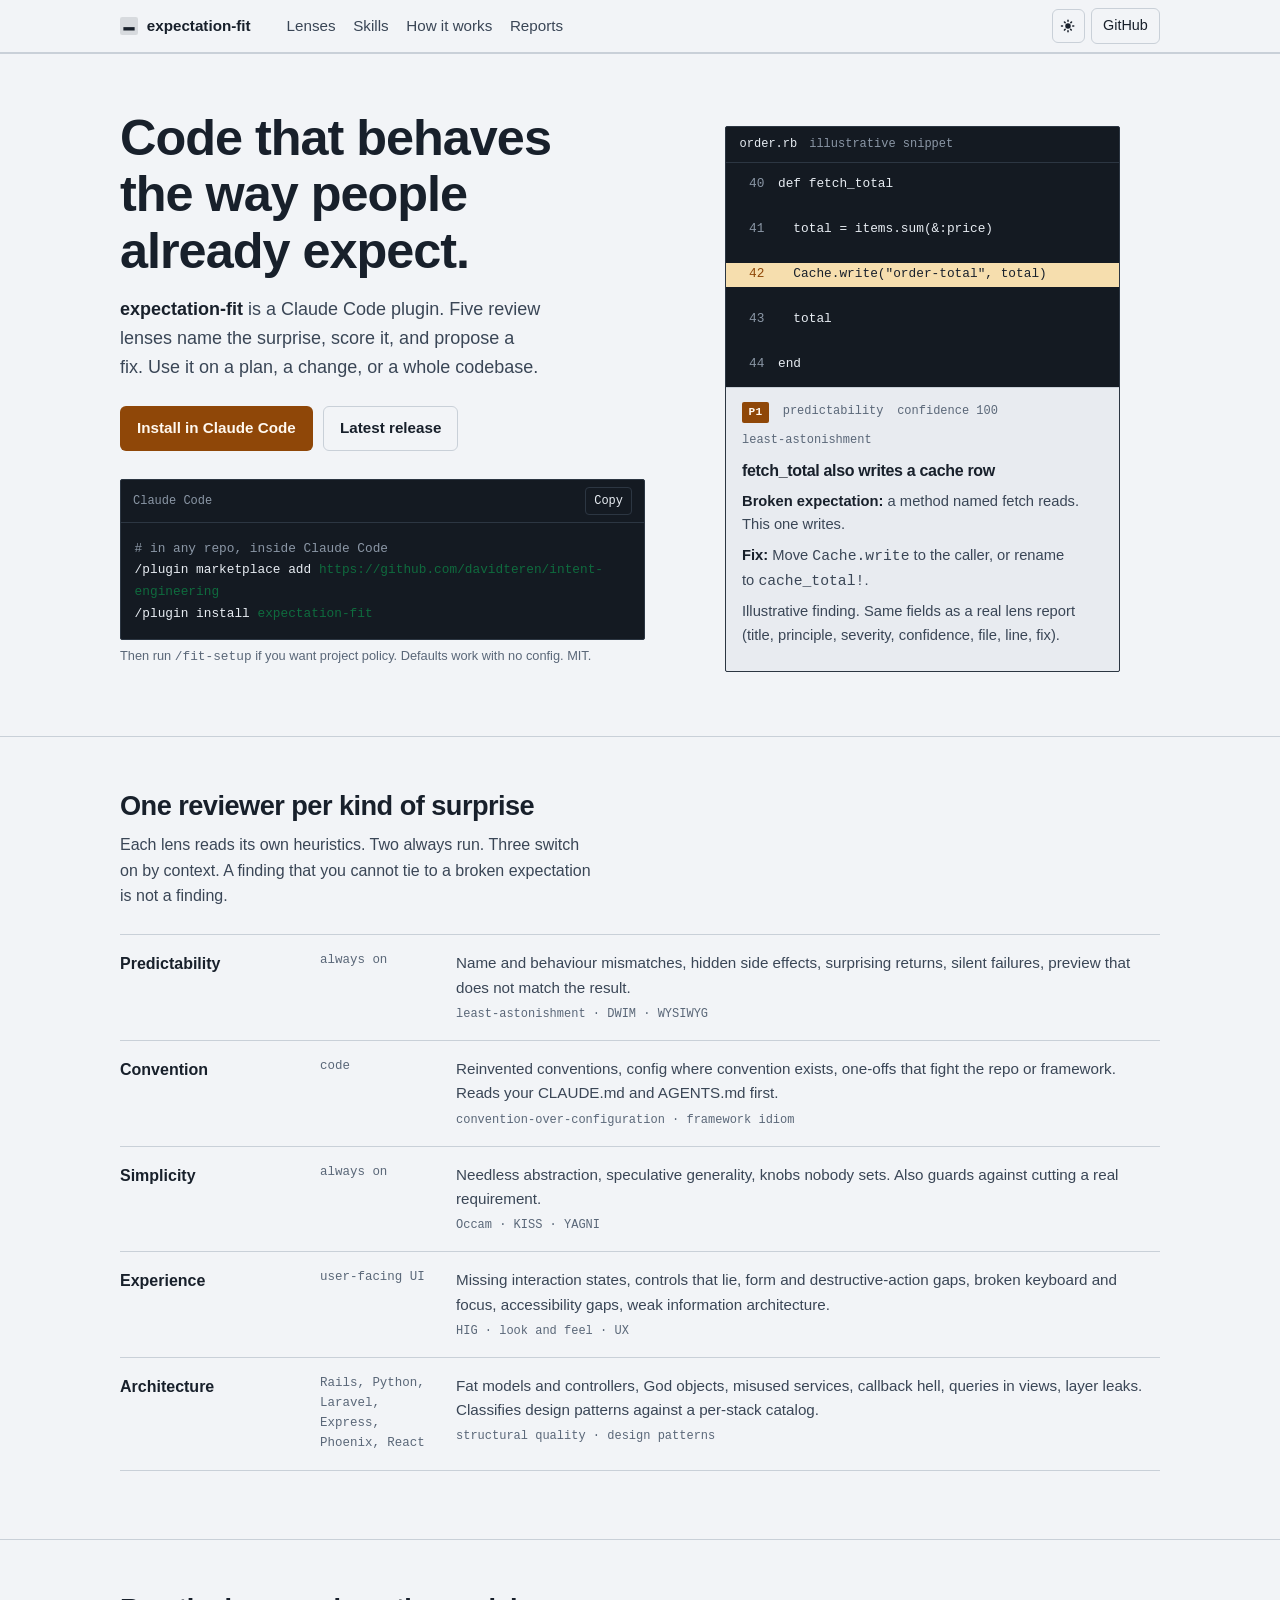
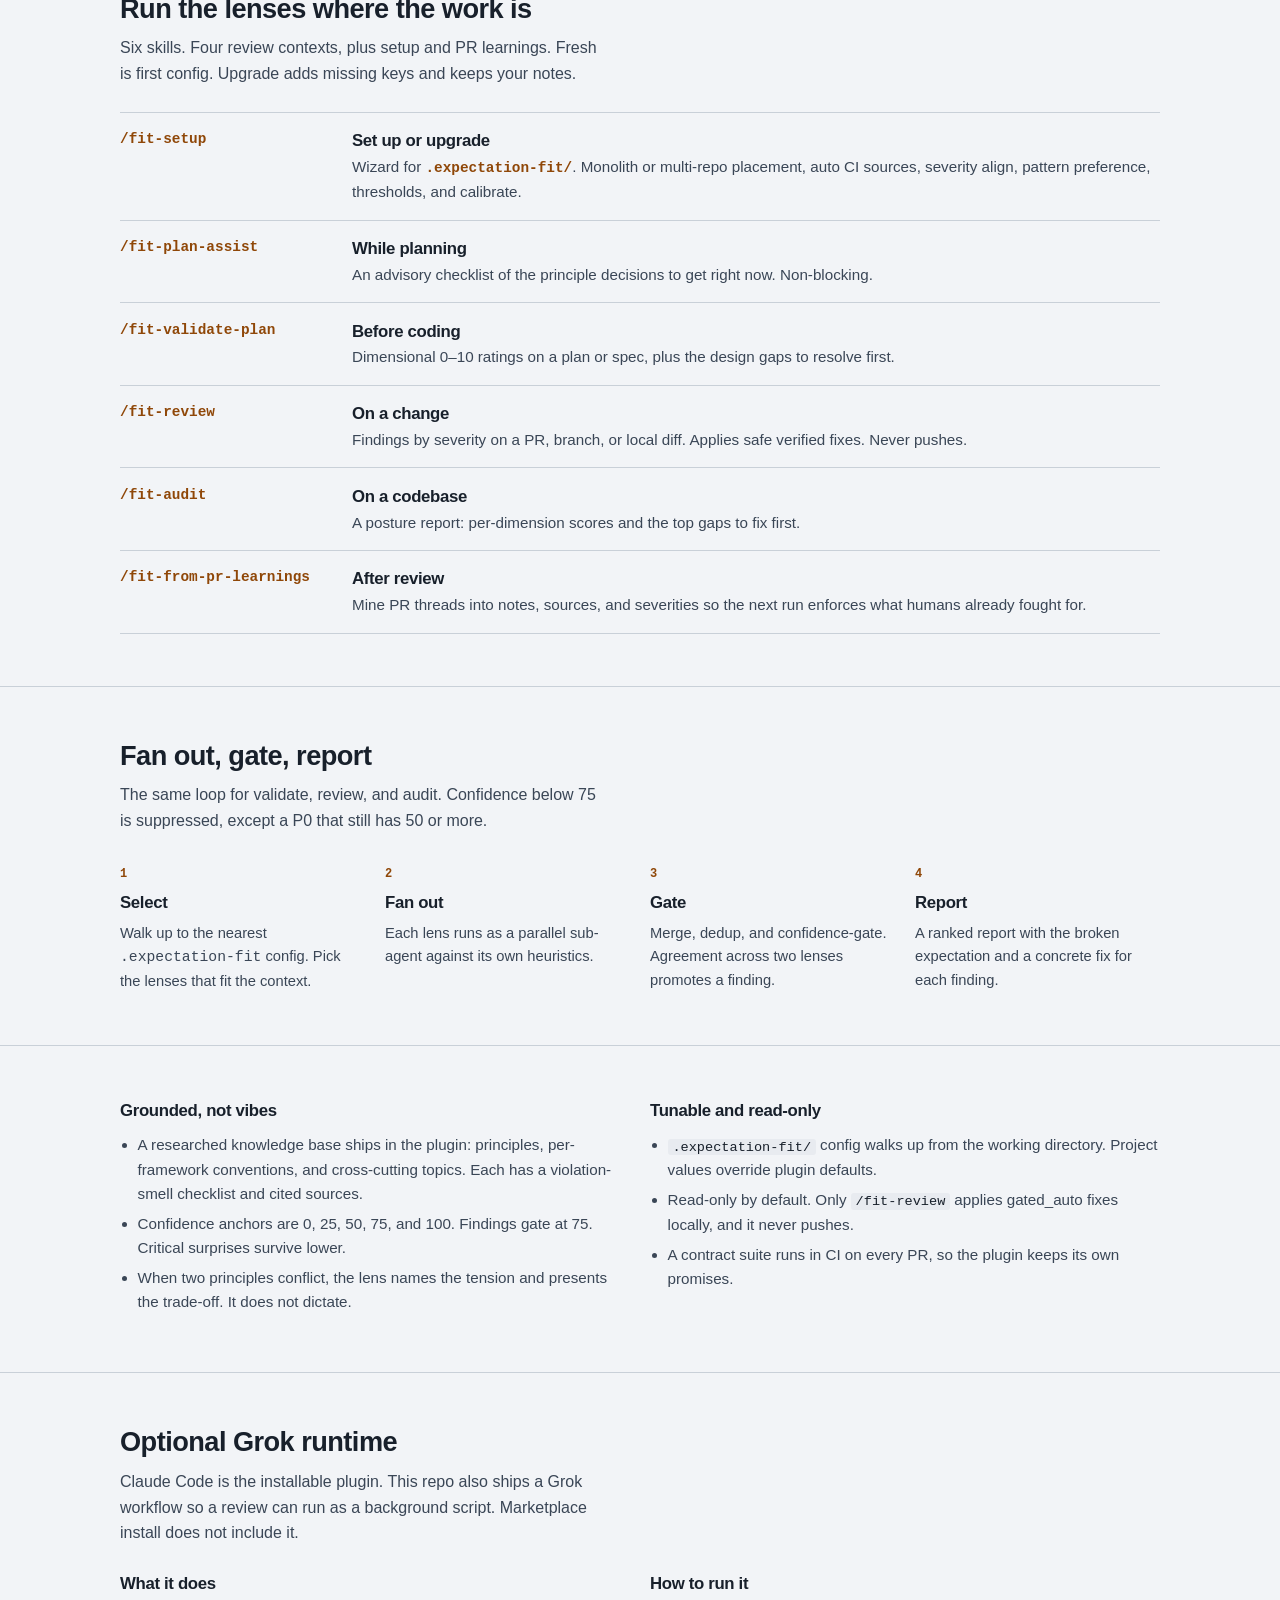
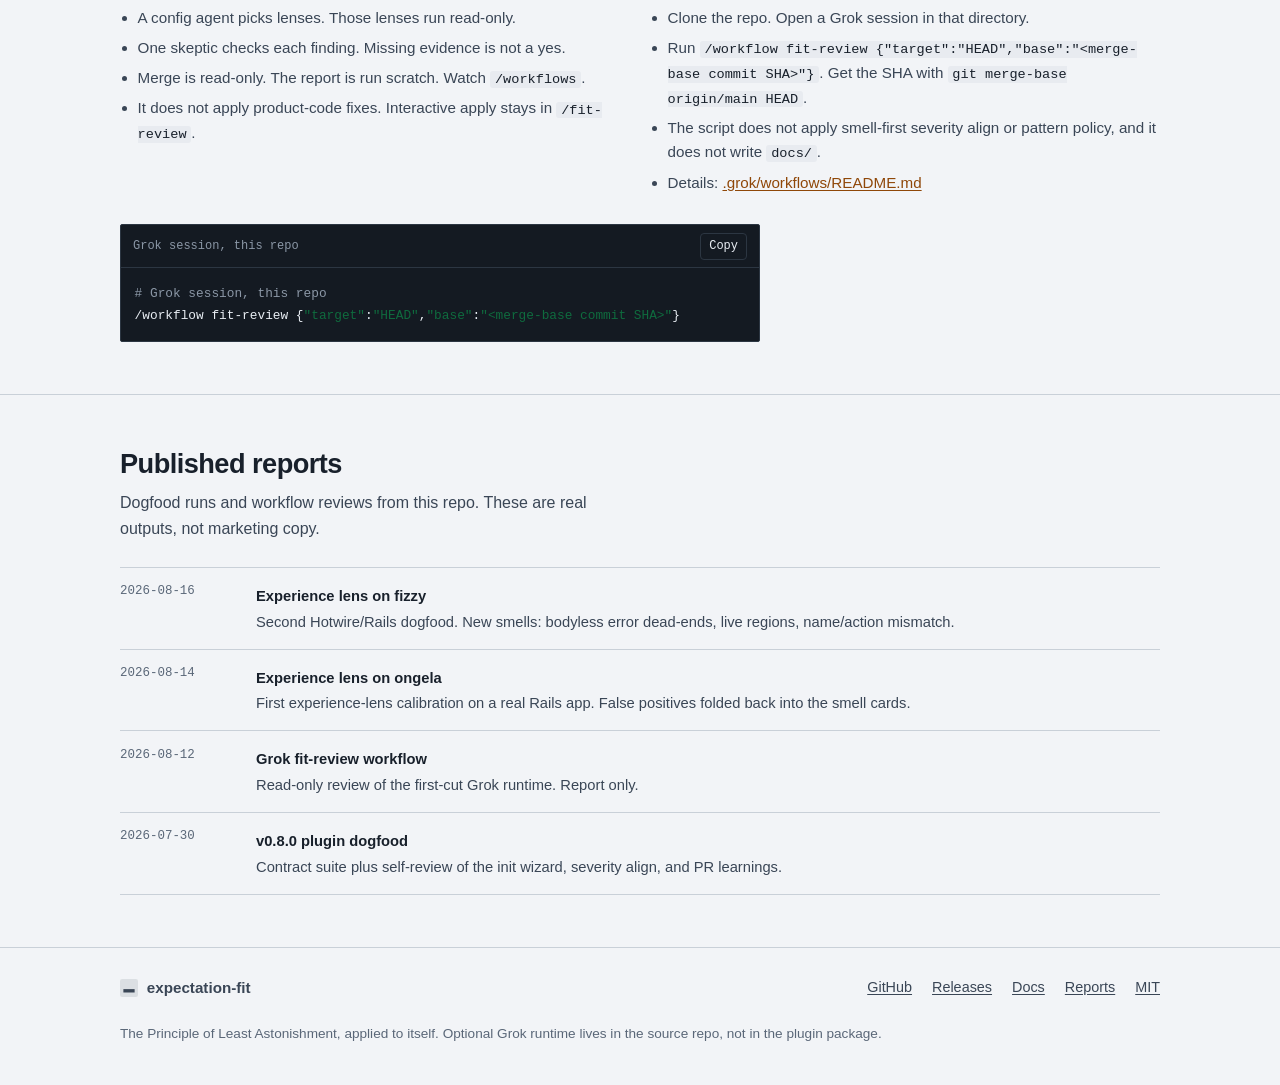
==== docs/index.html @ 8d663528 "Merge fix/config-grok-docs into release/0.9.0 (#49 #54 #55 #44 #51 #61 #62)" ====
<!doctype html>
<html lang="en">
<head>
<meta charset="utf-8" />
<meta name="viewport" content="width=device-width, initial-scale=1" />
<title>expectation-fit — software that behaves the way you expect</title>
<meta name="description" content="A Claude Code plugin with five review lenses. Each finding names the broken expectation and proposes a concrete fix." />
<link rel="canonical" href="https://davidteren.github.io/intent-engineering/" />
<meta property="og:title" content="expectation-fit" />
<meta property="og:description" content="Five review lenses that name the surprise, score it, and propose a fix. Planning, review, and audit." />
<meta property="og:type" content="website" />
<meta property="og:url" content="https://davidteren.github.io/intent-engineering/" />
<meta property="og:image" content="https://davidteren.github.io/intent-engineering/og-finding.png" />
<meta property="og:image:width" content="1200" />
<meta property="og:image:height" content="630" />
<meta property="og:image:alt" content="A Ruby method named fetch_total highlighted on the Cache.write line, with a P1 finding that a fetch should not write." />
<meta name="twitter:card" content="summary_large_image" />
<meta name="twitter:title" content="expectation-fit" />
<meta name="twitter:description" content="Five review lenses that name the surprise, score it, and propose a fix." />
<meta name="twitter:image" content="https://davidteren.github.io/intent-engineering/og-finding.png" />
<meta name="theme-color" content="#f2f4f7" media="(prefers-color-scheme: light)" />
<meta name="theme-color" content="#121820" media="(prefers-color-scheme: dark)" />
<link rel="icon" href="data:image/svg+xml,%3Csvg xmlns='http://www.w3.org/2000/svg' viewBox='0 0 32 32'%3E%3Crect width='32' height='32' rx='4' fill='%23121820'/%3E%3Crect x='6' y='18' width='20' height='6' fill='%23e2a04a'/%3E%3C/svg%3E" />
<script>
(function(){
  var t=null;
  try{t=localStorage.getItem("fit-theme")}catch(e){}
  if(t!=="light"&&t!=="dark"){
    t=window.matchMedia("(prefers-color-scheme: dark)").matches?"dark":"light";
  }
  document.documentElement.setAttribute("data-theme",t);
  document.documentElement.style.colorScheme=t;
})();
</script>
<link rel="stylesheet" href="assets/site.css?v=6eff7847ac" />
</head>
<body>
<a class="skip" href="#install">Skip to install</a>
<header class="site-header">
  <div class="wrap nav">
    <a class="brand" href="./" aria-current="page">
      <svg viewBox="0 0 32 32" aria-hidden="true"><rect width="32" height="32" rx="4" fill="currentColor" opacity="0.12"/><rect x="6" y="18" width="20" height="6" fill="currentColor"/></svg>
      expectation-fit
    </a>
    <nav class="nav-links" aria-label="Page">
      <a href="#lenses">Lenses</a>
      <a href="#skills">Skills</a>
      <a href="#how">How it works</a>
      <a href="reports.html">Reports</a>
    </nav>
    <div class="nav-end">
      <details class="nav-more">
        <summary>Menu</summary>
        <div class="menu">
          <a href="#lenses">Lenses</a>
          <a href="#skills">Skills</a>
          <a href="#how">How it works</a>
          <a href="reports.html">Reports</a>
          <a href="https://github.com/davidteren/intent-engineering">GitHub</a>
        </div>
      </details>
      <button class="icon-btn" type="button" data-theme-toggle aria-label="Switch theme" aria-pressed="false">
        <svg viewBox="0 0 16 16" aria-hidden="true"><path fill="currentColor" d="M8 1.5a.75.75 0 0 1 .75.75v1a.75.75 0 0 1-1.5 0v-1A.75.75 0 0 1 8 1.5Zm0 10.5a.75.75 0 0 1 .75.75v1a.75.75 0 0 1-1.5 0v-1A.75.75 0 0 1 8 12Zm6.5-4a.75.75 0 0 1-.75.75h-1a.75.75 0 0 1 0-1.5h1a.75.75 0 0 1 .75.75ZM3.25 8a.75.75 0 0 1-.75.75h-1a.75.75 0 0 1 0-1.5h1A.75.75 0 0 1 3.25 8Zm8.84-4.59a.75.75 0 0 1 0 1.06l-.7.7a.75.75 0 1 1-1.06-1.06l.7-.7a.75.75 0 0 1 1.06 0ZM5.67 10.83a.75.75 0 0 1 0 1.06l-.7.7a.75.75 0 1 1-1.06-1.06l.7-.7a.75.75 0 0 1 1.06 0Zm6.16 1.76a.75.75 0 0 1-1.06 0l-.7-.7a.75.75 0 0 1 1.06-1.06l.7.7a.75.75 0 0 1 0 1.06ZM5.67 5.17a.75.75 0 0 1-1.06 0l-.7-.7A.75.75 0 0 1 4.97 3.4l.7.7a.75.75 0 0 1 0 1.06ZM8 5.25A2.75 2.75 0 1 1 8 10.75 2.75 2.75 0 0 1 8 5.25Z"/></svg>
      </button>
      <a class="gh" href="https://github.com/davidteren/intent-engineering">GitHub</a>
    </div>
  </div>
</header>

<main id="main">
  <section class="hero" aria-labelledby="hero-title">
    <div class="wrap hero-grid">
      <div>
        <h1 id="hero-title">Code that behaves the way people already expect.</h1>
        <p class="lede"><b>expectation-fit</b> is a Claude Code plugin. Five review lenses name the surprise, score it, and propose a fix. Use it on a plan, a change, or a whole codebase.</p>
        <div class="cta">
          <a class="btn primary" href="#install">Install in Claude Code</a>
          <a class="btn ghost" href="https://github.com/davidteren/intent-engineering/releases/latest">Latest release</a>
        </div>

        <div class="install" id="install">
          <div class="install-bar">
            <span>Claude Code</span>
            <button type="button" class="copy" data-copy="/plugin marketplace add https://github.com/davidteren/intent-engineering
/plugin install expectation-fit">Copy</button>
          </div>
<pre><span class="p"># in any repo, inside Claude Code</span>
/plugin marketplace add <span class="c">https://github.com/davidteren/intent-engineering</span>
/plugin install <span class="c">expectation-fit</span></pre>
        </div>
        <p class="note">Then run <code>/fit-setup</code> if you want project policy. Defaults work with no config. MIT.</p>
      </div>

      <figure class="artifact" aria-label="Illustrative finding">
        <div class="artifact-bar">
          <span class="file">order.rb</span>
          <span>illustrative snippet</span>
        </div>
<pre><span class="line"><span class="n">40</span><span>def fetch_total</span></span>
<span class="line"><span class="n">41</span><span>  total = items.sum(&amp;:price)</span></span>
<span class="line mark"><span class="n">42</span><span>  Cache.write("order-total", total)</span></span>
<span class="line"><span class="n">43</span><span>  total</span></span>
<span class="line"><span class="n">44</span><span>end</span></span></pre>
        <figcaption class="comment">
          <div class="comment-meta">
            <span class="sev">P1</span>
            <span>predictability</span>
            <span>confidence 100</span>
            <span>least-astonishment</span>
          </div>
          <h3>fetch_total also writes a cache row</h3>
          <p><b>Broken expectation:</b> a method named fetch reads. This one writes.</p>
          <p><b>Fix:</b> Move <code>Cache.write</code> to the caller, or rename to <code>cache_total!</code>.</p>
          <p class="note">Illustrative finding. Same fields as a real lens report (title, principle, severity, confidence, file, line, fix).</p>
        </figcaption>
      </figure>
    </div>
  </section>

  <section id="lenses">
    <div class="wrap">
      <div class="sec-lead">
        <h2>One reviewer per kind of surprise</h2>
        <p>Each lens reads its own heuristics. Two always run. Three switch on by context. A finding that you cannot tie to a broken expectation is not a finding.</p>
      </div>
      <dl class="lens-list">
        <div class="lens">
          <dt>Predictability</dt>
          <dd class="when">always on</dd>
          <dd>Name and behaviour mismatches, hidden side effects, surprising returns, silent failures, preview that does not match the result.
            <span class="pr">least-astonishment · DWIM · WYSIWYG</span>
          </dd>
        </div>
        <div class="lens">
          <dt>Convention</dt>
          <dd class="when">code</dd>
          <dd>Reinvented conventions, config where convention exists, one-offs that fight the repo or framework. Reads your CLAUDE.md and AGENTS.md first.
            <span class="pr">convention-over-configuration · framework idiom</span>
          </dd>
        </div>
        <div class="lens">
          <dt>Simplicity</dt>
          <dd class="when">always on</dd>
          <dd>Needless abstraction, speculative generality, knobs nobody sets. Also guards against cutting a real requirement.
            <span class="pr">Occam · KISS · YAGNI</span>
          </dd>
        </div>
        <div class="lens">
          <dt>Experience</dt>
          <dd class="when">user-facing UI</dd>
          <dd>Missing interaction states, controls that lie, form and destructive-action gaps, broken keyboard and focus, accessibility gaps, weak information architecture.
            <span class="pr">HIG · look and feel · UX</span>
          </dd>
        </div>
        <div class="lens">
          <dt>Architecture</dt>
          <dd class="when">Rails, Python, Laravel, Express, Phoenix, React</dd>
          <dd>Fat models and controllers, God objects, misused services, callback hell, queries in views, layer leaks. Classifies design patterns against a per-stack catalog.
            <span class="pr">structural quality · design patterns</span>
          </dd>
        </div>
      </dl>
    </div>
  </section>

  <section id="skills">
    <div class="wrap">
      <div class="sec-lead">
        <h2>Run the lenses where the work is</h2>
        <p>Six skills. Four review contexts, plus setup and PR learnings. Fresh is first config. Upgrade adds missing keys and keeps your notes.</p>
      </div>
      <div class="skill-list">
        <div class="skill">
          <code>/fit-setup</code>
          <div>
            <h3>Set up or upgrade</h3>
            <p>Wizard for <code>.expectation-fit/</code>. Monolith or multi-repo placement, auto CI sources, severity align, pattern preference, thresholds, and calibrate.</p>
          </div>
        </div>
        <div class="skill">
          <code>/fit-plan-assist</code>
          <div>
            <h3>While planning</h3>
            <p>An advisory checklist of the principle decisions to get right now. Non-blocking.</p>
          </div>
        </div>
        <div class="skill">
          <code>/fit-validate-plan</code>
          <div>
            <h3>Before coding</h3>
            <p>Dimensional 0–10 ratings on a plan or spec, plus the design gaps to resolve first.</p>
          </div>
        </div>
        <div class="skill">
          <code>/fit-review</code>
          <div>
            <h3>On a change</h3>
            <p>Findings by severity on a PR, branch, or local diff. Applies safe verified fixes. Never pushes.</p>
          </div>
        </div>
        <div class="skill">
          <code>/fit-audit</code>
          <div>
            <h3>On a codebase</h3>
            <p>A posture report: per-dimension scores and the top gaps to fix first.</p>
          </div>
        </div>
        <div class="skill">
          <code>/fit-from-pr-learnings</code>
          <div>
            <h3>After review</h3>
            <p>Mine PR threads into notes, sources, and severities so the next run enforces what humans already fought for.</p>
          </div>
        </div>
      </div>
    </div>
  </section>

  <section id="how">
    <div class="wrap">
      <div class="sec-lead">
        <h2>Fan out, gate, report</h2>
        <p>The same loop for validate, review, and audit. Confidence below 75 is suppressed, except a P0 that still has 50 or more.</p>
      </div>
      <ol class="flow">
        <li>
          <h3>Select</h3>
          <p>Walk up to the nearest <code>.expectation-fit</code> config. Pick the lenses that fit the context.</p>
        </li>
        <li>
          <h3>Fan out</h3>
          <p>Each lens runs as a parallel sub-agent against its own heuristics.</p>
        </li>
        <li>
          <h3>Gate</h3>
          <p>Merge, dedup, and confidence-gate. Agreement across two lenses promotes a finding.</p>
        </li>
        <li>
          <h3>Report</h3>
          <p>A ranked report with the broken expectation and a concrete fix for each finding.</p>
        </li>
      </ol>
    </div>
  </section>

  <section id="grounded">
    <div class="wrap split">
      <div>
        <h3>Grounded, not vibes</h3>
        <ul>
          <li>A researched knowledge base ships in the plugin: principles, per-framework conventions, and cross-cutting topics. Each has a violation-smell checklist and cited sources.</li>
          <li>Confidence anchors are 0, 25, 50, 75, and 100. Findings gate at 75. Critical surprises survive lower.</li>
          <li>When two principles conflict, the lens names the tension and presents the trade-off. It does not dictate.</li>
        </ul>
      </div>
      <div>
        <h3>Tunable and read-only</h3>
        <ul>
          <li><code>.expectation-fit/</code> config walks up from the working directory. Project values override plugin defaults.</li>
          <li>Read-only by default. Only <code>/fit-review</code> applies gated_auto fixes locally, and it never pushes.</li>
          <li>A contract suite runs in CI on every PR, so the plugin keeps its own promises.</li>
        </ul>
      </div>
    </div>
  </section>

  <section id="grok">
    <div class="wrap">
      <div class="sec-lead">
        <h2>Optional Grok runtime</h2>
        <p>Claude Code is the installable plugin. This repo also ships a Grok workflow so a review can run as a background script. Marketplace install does not include it.</p>
      </div>
      <div class="split">
        <div>
          <h3>What it does</h3>
          <ul>
            <li>A config agent picks lenses. Those lenses run read-only.</li>
            <li>One skeptic checks each finding. Missing evidence is not a yes.</li>
            <li>Merge is read-only. The report is run scratch. Watch <code>/workflows</code>.</li>
            <li>It does not apply product-code fixes. Interactive apply stays in <code>/fit-review</code>.</li>
          </ul>
        </div>
        <div>
          <h3>How to run it</h3>
          <ul>
            <li>Clone the repo. Open a Grok session in that directory.</li>
            <li>Run <code>/workflow fit-review {"target":"HEAD","base":"&lt;merge-base commit SHA&gt;"}</code>. Get the SHA with <code>git merge-base origin/main HEAD</code>.</li>
            <li>The script does not apply smell-first severity align or pattern policy, and it does not write <code>docs/</code>.</li>
            <li>Details: <a href="https://github.com/davidteren/intent-engineering/blob/main/.grok/workflows/README.md">.grok/workflows/README.md</a></li>
          </ul>
        </div>
      </div>
      <div class="install" style="margin-top:1.5rem;max-width:40rem">
        <div class="install-bar">
          <span>Grok session, this repo</span>
          <button type="button" class="copy" data-copy="/workflow fit-review {&quot;target&quot;:&quot;HEAD&quot;,&quot;base&quot;:&quot;&lt;merge-base commit SHA&gt;&quot;}">Copy</button>
        </div>
<pre><span class="p"># Grok session, this repo</span>
/workflow fit-review {<span class="c">"target"</span>:<span class="c">"HEAD"</span>,<span class="c">"base"</span>:<span class="c">"&lt;merge-base commit SHA&gt;"</span>}</pre>
      </div>
    </div>
  </section>

  <section id="reports">
    <div class="wrap">
      <div class="sec-lead">
        <h2>Published reports</h2>
        <p>Dogfood runs and workflow reviews from this repo. These are real outputs, not marketing copy.</p>
      </div>
      <ul class="report-list">
        <li>
          <a href="reports/2026-08-16-experience-dogfood-fizzy.html">
            <time datetime="2026-08-16">2026-08-16</time>
            <span>
              <strong>Experience lens on fizzy</strong>
              <span>Second Hotwire/Rails dogfood. New smells: bodyless error dead-ends, live regions, name/action mismatch.</span>
            </span>
          </a>
        </li>
        <li>
          <a href="reports/2026-08-14-experience-dogfood-ongela.html">
            <time datetime="2026-08-14">2026-08-14</time>
            <span>
              <strong>Experience lens on ongela</strong>
              <span>First experience-lens calibration on a real Rails app. False positives folded back into the smell cards.</span>
            </span>
          </a>
        </li>
        <li>
          <a href="reports/2026-08-12-workflow-fit-review.html">
            <time datetime="2026-08-12">2026-08-12</time>
            <span>
              <strong>Grok fit-review workflow</strong>
              <span>Read-only review of the first-cut Grok runtime. Report only.</span>
            </span>
          </a>
        </li>
        <li>
          <a href="reports/2026-07-30-v0.8.0-dogfood.html">
            <time datetime="2026-07-30">2026-07-30</time>
            <span>
              <strong>v0.8.0 plugin dogfood</strong>
              <span>Contract suite plus self-review of the init wizard, severity align, and PR learnings.</span>
            </span>
          </a>
        </li>
      </ul>
    </div>
  </section>
</main>

<footer>
  <div class="wrap">
    <div class="foot">
      <a class="brand" href="./">
        <svg viewBox="0 0 32 32" aria-hidden="true"><rect width="32" height="32" rx="4" fill="currentColor" opacity="0.12"/><rect x="6" y="18" width="20" height="6" fill="currentColor"/></svg>
        expectation-fit
      </a>
      <span class="sp"></span>
      <a href="https://github.com/davidteren/intent-engineering">GitHub</a>
      <a href="https://github.com/davidteren/intent-engineering/releases">Releases</a>
      <a href="https://github.com/davidteren/intent-engineering/blob/main/README.md">Docs</a>
      <a href="reports.html">Reports</a>
      <a href="https://github.com/davidteren/intent-engineering/blob/main/LICENSE">MIT</a>
      <p>The Principle of Least Astonishment, applied to itself. Optional Grok runtime lives in the source repo, not in the plugin package.</p>
    </div>
  </div>
</footer>
<script src="assets/site.js?v=6eff7847ac"></script>
</body>
</html>
---- docs/assets/site.css ----
/* Palette seed: least-astonishment-findings
   SHA-256 prefix b4a0858c → hue 28 (ochre highlighter on cool paper).
   Cool canvas, warm mark. The mark is the product: a finding on a surprising line. */

:root {
  --canvas: #f2f4f7;
  --surface: #e8ebf0;
  --surface-2: #dde2e9;
  --ink: #18202b;
  --muted: #3a4656;
  --dim: #5a6778;
  --line: #c9d0d8;
  --accent: #8f4708;
  --accent-hover: #733905;
  --on-accent: #fff8ef;
  --mark: #f6deae;
  --mark-ink: #18202b;
  --p0: #b42318;
  --p1: #8f4708;
  --p2: #3a4656;
  --ok: #0f6b3e;
  --code: #141a22;
  --code-ink: #e8edf3;
  --code-mut: #8b97a6;
  --code-line: #2c3642;
  --focus: #8f4708;
  --radius: 6px;
  --max: 1080px;
  --sans: -apple-system, BlinkMacSystemFont, "Segoe UI", Helvetica, Arial, sans-serif;
  --mono: ui-monospace, "SF Mono", Menlo, Consolas, "Liberation Mono", monospace;
  color-scheme: light;
}

@media (prefers-color-scheme: dark) {
  :root:not([data-theme="light"]) {
    --canvas: #121820;
    --surface: #1a222c;
    --surface-2: #222b36;
    --ink: #e8edf3;
    --muted: #b7c2d0;
    --dim: #8b97a6;
    --line: #2c3642;
    --accent: #e2a04a;
    --accent-hover: #f0b35e;
    --on-accent: #121820;
    --mark: #3a2c14;
    --mark-ink: #f6deae;
    --p0: #f97066;
    --p1: #e2a04a;
    --p2: #b7c2d0;
    --ok: #5dcaa0;
    --code: #0e131a;
    --code-ink: #e8edf3;
    --code-mut: #8b97a6;
    --code-line: #2c3642;
    --focus: #e2a04a;
    color-scheme: dark;
  }
}

[data-theme="dark"] {
  --canvas: #121820;
  --surface: #1a222c;
  --surface-2: #222b36;
  --ink: #e8edf3;
  --muted: #b7c2d0;
  --dim: #8b97a6;
  --line: #2c3642;
  --accent: #e2a04a;
  --accent-hover: #f0b35e;
  --on-accent: #121820;
  --mark: #3a2c14;
  --mark-ink: #f6deae;
  --p0: #f97066;
  --p1: #e2a04a;
  --p2: #b7c2d0;
  --ok: #5dcaa0;
  --code: #0e131a;
  --code-ink: #e8edf3;
  --code-mut: #8b97a6;
  --code-line: #2c3642;
  --focus: #e2a04a;
  color-scheme: dark;
}

[data-theme="light"] {
  --canvas: #f2f4f7;
  --surface: #e8ebf0;
  --surface-2: #dde2e9;
  --ink: #18202b;
  --muted: #3a4656;
  --dim: #5a6778;
  --line: #c9d0d8;
  --accent: #8f4708;
  --accent-hover: #733905;
  --on-accent: #fff8ef;
  --mark: #f6deae;
  --mark-ink: #18202b;
  --p0: #b42318;
  --p1: #8f4708;
  --p2: #3a4656;
  --ok: #0f6b3e;
  --code: #141a22;
  --code-ink: #e8edf3;
  --code-mut: #8b97a6;
  --code-line: #2c3642;
  --focus: #8f4708;
  color-scheme: light;
}

*, *::before, *::after { box-sizing: border-box }
html { scroll-behavior: smooth }
@media (prefers-reduced-motion: reduce) {
  html { scroll-behavior: auto }
  *, *::before, *::after { transition: none !important; animation: none !important }
}

body {
  margin: 0;
  background: var(--canvas);
  color: var(--ink);
  font-family: var(--sans);
  font-size: 1rem;
  line-height: 1.6;
  -webkit-font-smoothing: antialiased;
  text-rendering: optimizeLegibility;
}

img, svg { max-width: 100%; display: block }
pre, code, kbd { font-family: var(--mono) }
a { color: var(--accent); text-underline-offset: 2px }
a:hover { color: var(--accent-hover) }
:focus-visible {
  outline: 2px solid var(--focus);
  outline-offset: 2px;
}
h1, h2, h3 { text-wrap: balance; letter-spacing: -0.02em; font-weight: 600 }
h1 { font-size: clamp(2rem, 4.6vw, 3.15rem); line-height: 1.12; margin: 0 }
h2 { font-size: clamp(1.35rem, 2.4vw, 1.7rem); line-height: 1.25; margin: 0 0 0.6rem }
h3 { font-size: 1.05rem; margin: 0 0 0.35rem }
p { text-wrap: pretty; margin: 0 0 1rem }
p:last-child { margin-bottom: 0 }

.skip {
  position: absolute;
  left: -999px;
  top: 0;
  background: var(--accent);
  color: var(--on-accent);
  padding: 0.5rem 0.9rem;
  z-index: 40;
}
.skip:focus { left: 0 }

.wrap { max-width: var(--max); margin: 0 auto; padding: 0 1.25rem }

/* header */
.site-header {
  position: sticky;
  top: 0;
  z-index: 20;
  background: var(--canvas);
  border-bottom: 1px solid var(--line);
}
.nav {
  display: flex;
  align-items: center;
  gap: 0.75rem;
  min-height: 3.25rem;
}
.brand {
  display: flex;
  align-items: center;
  gap: 0.55rem;
  color: var(--ink);
  text-decoration: none;
  font-weight: 600;
  font-size: 0.95rem;
}
.brand:hover { color: var(--ink); text-decoration: none }
.brand svg { width: 18px; height: 18px; flex: 0 0 auto }
.nav-end { margin-left: auto; display: flex; align-items: center; gap: 0.35rem }
.nav-links { display: flex; gap: 1.1rem; align-items: center; margin-left: 1.5rem }
.nav-links a {
  color: var(--muted);
  text-decoration: none;
  font-size: 0.95rem;
}
.nav-links a:hover { color: var(--ink) }
.nav-links a[aria-current="page"] { color: var(--ink) }

.nav-more { display: none; position: relative }
.nav-more > summary {
  list-style: none;
  cursor: pointer;
  border: 1px solid var(--line);
  background: var(--canvas);
  color: var(--ink);
  padding: 0.35rem 0.65rem;
  border-radius: var(--radius);
  font-size: 0.9rem;
}
.nav-more > summary::-webkit-details-marker { display: none }
.nav-more[open] > summary { border-color: var(--accent) }
.nav-more .menu {
  position: absolute;
  right: 0;
  top: calc(100% + 6px);
  z-index: 10;
  background: var(--canvas);
  border: 1px solid var(--line);
  border-radius: var(--radius);
  min-width: 11rem;
  padding: 0.4rem;
  display: flex;
  flex-direction: column;
}
.nav-more .menu a {
  color: var(--ink);
  text-decoration: none;
  padding: 0.45rem 0.6rem;
  border-radius: 4px;
}
.nav-more .menu a:hover { background: var(--surface) }

.icon-btn {
  width: 2.1rem;
  height: 2.1rem;
  border: 1px solid var(--line);
  background: var(--canvas);
  color: var(--ink);
  border-radius: var(--radius);
  cursor: pointer;
  display: inline-flex;
  align-items: center;
  justify-content: center;
  padding: 0;
}
.icon-btn:hover { border-color: var(--muted) }
.icon-btn svg { width: 16px; height: 16px }

.gh {
  display: inline-flex;
  align-items: center;
  border: 1px solid var(--line);
  color: var(--ink);
  text-decoration: none;
  padding: 0.35rem 0.7rem;
  border-radius: var(--radius);
  font-size: 0.9rem;
}
.gh:hover { border-color: var(--muted); color: var(--ink); text-decoration: none }

@media (max-width: 760px) {
  .nav-links { display: none }
  .nav-more { display: block }
}

/* buttons */
.btn {
  display: inline-flex;
  align-items: center;
  gap: 0.4rem;
  padding: 0.6rem 1rem;
  border-radius: var(--radius);
  font-weight: 600;
  font-size: 0.95rem;
  text-decoration: none;
  border: 1px solid transparent;
  cursor: pointer;
  font-family: inherit;
  background: none;
  color: inherit;
}
.btn.primary {
  background: var(--accent);
  color: var(--on-accent);
}
.btn.primary:hover { background: var(--accent-hover); color: var(--on-accent); text-decoration: none }
.btn.ghost {
  border-color: var(--line);
  color: var(--ink);
}
.btn.ghost:hover { border-color: var(--muted); text-decoration: none }

/* hero */
.hero { padding: 3.5rem 0 3rem }
.hero-grid {
  display: grid;
  grid-template-columns: minmax(0, 1.05fr) minmax(0, 0.95fr);
  gap: 2.5rem;
  align-items: start;
}
.lede {
  font-size: 1.125rem;
  color: var(--muted);
  max-width: 42ch;
  margin: 1rem 0 0;
}
.lede b { color: var(--ink); font-weight: 600 }
.cta { display: flex; flex-wrap: wrap; gap: 0.65rem; margin-top: 1.5rem }

.install {
  margin-top: 1.75rem;
  background: var(--code);
  color: var(--code-ink);
  border: 1px solid var(--code-line);
  border-radius: 2px;
  max-width: 100%;
  overflow: hidden;
}
.install-bar {
  display: flex;
  align-items: center;
  gap: 0.6rem;
  padding: 0.45rem 0.75rem;
  border-bottom: 1px solid var(--code-line);
  color: var(--code-mut);
  font-family: var(--mono);
  font-size: 0.75rem;
}
.install-bar .copy {
  margin-left: auto;
  background: transparent;
  border: 1px solid var(--code-line);
  color: var(--code-ink);
  border-radius: 4px;
  padding: 0.2rem 0.5rem;
  font: inherit;
  cursor: pointer;
}
.install-bar .copy:hover { border-color: var(--code-mut) }
.install pre {
  margin: 0;
  padding: 0.9rem 0.85rem;
  overflow-x: auto;
  font-size: 0.8rem;
  line-height: 1.7;
  white-space: pre-wrap;
  overflow-wrap: anywhere;
}
.install .c { color: var(--ok) }
.install .p { color: var(--code-mut) }

@media (max-width: 860px) {
  .hero { padding: 2.25rem 0 2rem }
  .hero-grid { grid-template-columns: 1fr }
}

/* finding artifact */
.artifact {
  background: var(--code);
  color: var(--code-ink);
  border: 1px solid var(--code-line);
  border-radius: 2px;
  overflow: hidden;
}
.artifact-bar {
  display: flex;
  align-items: baseline;
  gap: 0.75rem;
  padding: 0.5rem 0.85rem;
  border-bottom: 1px solid var(--code-line);
  font-family: var(--mono);
  font-size: 0.75rem;
  color: var(--code-mut);
}
.artifact-bar .file { color: var(--code-ink) }
.artifact pre {
  margin: 0;
  padding: 0.6rem 0;
  overflow-x: auto;
  font-size: 0.8rem;
  line-height: 1.65;
}
.artifact .line {
  display: grid;
  grid-template-columns: 2.4rem 1fr;
  padding: 0 0.85rem;
  min-height: 1.5rem;
}
.artifact .n { color: var(--code-mut); text-align: right; padding-right: 0.85rem; user-select: none }
.artifact .line.mark {
  background: var(--mark);
  color: var(--mark-ink);
}
.artifact .line.mark .n { color: var(--p1) }

.comment {
  background: var(--surface);
  color: var(--ink);
  border-top: 1px solid var(--line);
  padding: 0.9rem 1rem 1rem;
}
.comment-meta {
  display: flex;
  flex-wrap: wrap;
  gap: 0.5rem 0.85rem;
  font-family: var(--mono);
  font-size: 0.75rem;
  color: var(--dim);
  margin-bottom: 0.45rem;
}
.sev {
  font-family: var(--mono);
  font-size: 0.7rem;
  font-weight: 700;
  letter-spacing: 0.04em;
  padding: 0.1rem 0.4rem;
  border-radius: 2px;
  color: var(--on-accent);
  background: var(--p1);
}
.sev.p0 { background: var(--p0); color: #fff }
.comment h3 { font-family: var(--sans); font-size: 1rem; margin: 0 0 0.4rem }
.comment p { color: var(--muted); font-size: 0.92rem; margin: 0 0 0.45rem }
.comment p b { color: var(--ink); font-weight: 600 }
.note { font-size: 0.8rem; color: var(--dim); margin-top: 0.35rem }

/* sections */
section { padding: 3.25rem 0; border-top: 1px solid var(--line) }
.sec-lead { max-width: 54ch; margin-bottom: 1.6rem }
.sec-lead p { color: var(--muted) }

.lens-list { display: grid; gap: 0; border-top: 1px solid var(--line) }
.lens {
  display: grid;
  grid-template-columns: 11.5rem 7.5rem 1fr;
  gap: 1rem;
  padding: 1rem 0;
  border-bottom: 1px solid var(--line);
  align-items: start;
}
.lens dt { margin: 0; font-weight: 600 }
.lens .when {
  font-family: var(--mono);
  font-size: 0.78rem;
  color: var(--dim);
}
.lens dd { margin: 0; color: var(--muted); font-size: 0.95rem }
.lens .pr { display: block; margin-top: 0.3rem; font-family: var(--mono); font-size: 0.75rem; color: var(--dim) }

@media (max-width: 760px) {
  .lens { grid-template-columns: 1fr; gap: 0.25rem; padding: 1rem 0 }
}

.skill-list { display: grid; gap: 0; border-top: 1px solid var(--line) }
.skill {
  display: grid;
  grid-template-columns: 13.5rem 1fr;
  gap: 1rem;
  padding: 0.95rem 0;
  border-bottom: 1px solid var(--line);
}
.skill code {
  font-size: 0.9rem;
  color: var(--accent);
  font-weight: 600;
}
.skill h3 { margin: 0 }
.skill p { color: var(--muted); font-size: 0.95rem }
@media (max-width: 760px) {
  .skill { grid-template-columns: 1fr; gap: 0.3rem }
}

.flow {
  display: grid;
  grid-template-columns: repeat(4, 1fr);
  gap: 1.25rem;
  margin: 0;
  padding: 0;
  list-style: none;
  counter-reset: step;
}
.flow li { margin: 0 }
.flow h3 { margin: 0.35rem 0 0.3rem }
.flow p { color: var(--muted); font-size: 0.92rem }
.flow li::before {
  counter-increment: step;
  content: counter(step);
  font-family: var(--mono);
  font-size: 0.75rem;
  color: var(--accent);
  font-weight: 600;
}
@media (max-width: 760px) {
  .flow { grid-template-columns: 1fr 1fr }
}
@media (max-width: 480px) {
  .flow { grid-template-columns: 1fr }
}

.split { display: grid; grid-template-columns: 1fr 1fr; gap: 1.25rem }
.split h3 { margin-bottom: 0.5rem }
.split p, .split li { color: var(--muted); font-size: 0.95rem }
.split ul { margin: 0; padding-left: 1.1rem }
.split li { margin: 0.35rem 0 }
.split code {
  font-size: 0.85rem;
  color: var(--ink);
  background: var(--surface);
  padding: 0.05rem 0.3rem;
  border-radius: 3px;
}
@media (max-width: 760px) {
  .split { grid-template-columns: 1fr }
}

.report-list { list-style: none; margin: 0; padding: 0; border-top: 1px solid var(--line) }
.report-list li { border-bottom: 1px solid var(--line) }
.report-list a {
  display: grid;
  grid-template-columns: 7.5rem 1fr;
  gap: 1rem;
  padding: 0.9rem 0;
  text-decoration: none;
  color: inherit;
}
.report-list a:hover { text-decoration: none }
.report-list time {
  font-family: var(--mono);
  font-size: 0.78rem;
  color: var(--dim);
}
.report-list strong { display: block; color: var(--ink); font-weight: 600 }
.report-list span { display: block; color: var(--muted); font-size: 0.92rem; margin-top: 0.15rem }
.report-list a:hover strong { color: var(--accent) }
@media (max-width: 600px) {
  .report-list a { grid-template-columns: 1fr; gap: 0.2rem }
}

/* reports / prose pages */
.prose { max-width: 72ch; padding: 2.5rem 0 4rem }
.prose h1 { margin-bottom: 0.75rem }
.prose h2 { margin: 2rem 0 0.6rem }
.prose h3 { margin: 1.4rem 0 0.4rem }
.prose p, .prose li { color: var(--ink) }
.prose ul, .prose ol { padding-left: 1.2rem }
.prose li { margin: 0.3rem 0 }
.prose code {
  font-size: 0.88em;
  background: var(--surface);
  padding: 0.05rem 0.3rem;
  border-radius: 3px;
}
.prose pre {
  background: var(--code);
  color: var(--code-ink);
  padding: 0.9rem 1rem;
  overflow-x: auto;
  border-radius: 2px;
  font-size: 0.85rem;
  line-height: 1.55;
}
.prose pre code { background: none; padding: 0; color: inherit }
.table-wrap { overflow-x: auto; margin: 1rem 0 }
.prose table {
  border-collapse: collapse;
  width: 100%;
  font-size: 0.92rem;
}
.prose th, .prose td {
  border: 1px solid var(--line);
  padding: 0.45rem 0.6rem;
  text-align: left;
  vertical-align: top;
  overflow-wrap: anywhere;
}
.prose th { background: var(--surface); font-weight: 600 }
.prose table { font-size: 0.88rem }
.report-meta {
  display: grid;
  grid-template-columns: 8.5rem minmax(0, 1fr);
  column-gap: 1.25rem;
  row-gap: 0.7rem;
  margin: 1.1rem 0 1.6rem;
  padding-bottom: 1rem;
  border-bottom: 1px solid var(--line);
}
.report-meta dt { margin: 0; color: var(--dim); font-weight: 600; font-size: 0.85rem }
.report-meta dd { margin: 0; color: var(--ink) }
@media (max-width: 600px) {
  .report-meta { grid-template-columns: 1fr; row-gap: 0.2rem }
  .report-meta dt { margin-top: 0.7rem }
}
.crumb { font-size: 0.9rem; margin: 0 0 1rem }
.crumb a { color: var(--muted) }

footer {
  border-top: 1px solid var(--line);
  padding: 1.75rem 0 2.5rem;
  color: var(--dim);
  font-size: 0.9rem;
}
.foot {
  display: flex;
  flex-wrap: wrap;
  gap: 0.75rem 1.25rem;
  align-items: center;
}
.foot a { color: var(--muted) }
.foot .sp { margin-left: auto }
.foot p { margin: 0.7rem 0 0; color: var(--dim); font-size: 0.85rem; flex-basis: 100% }
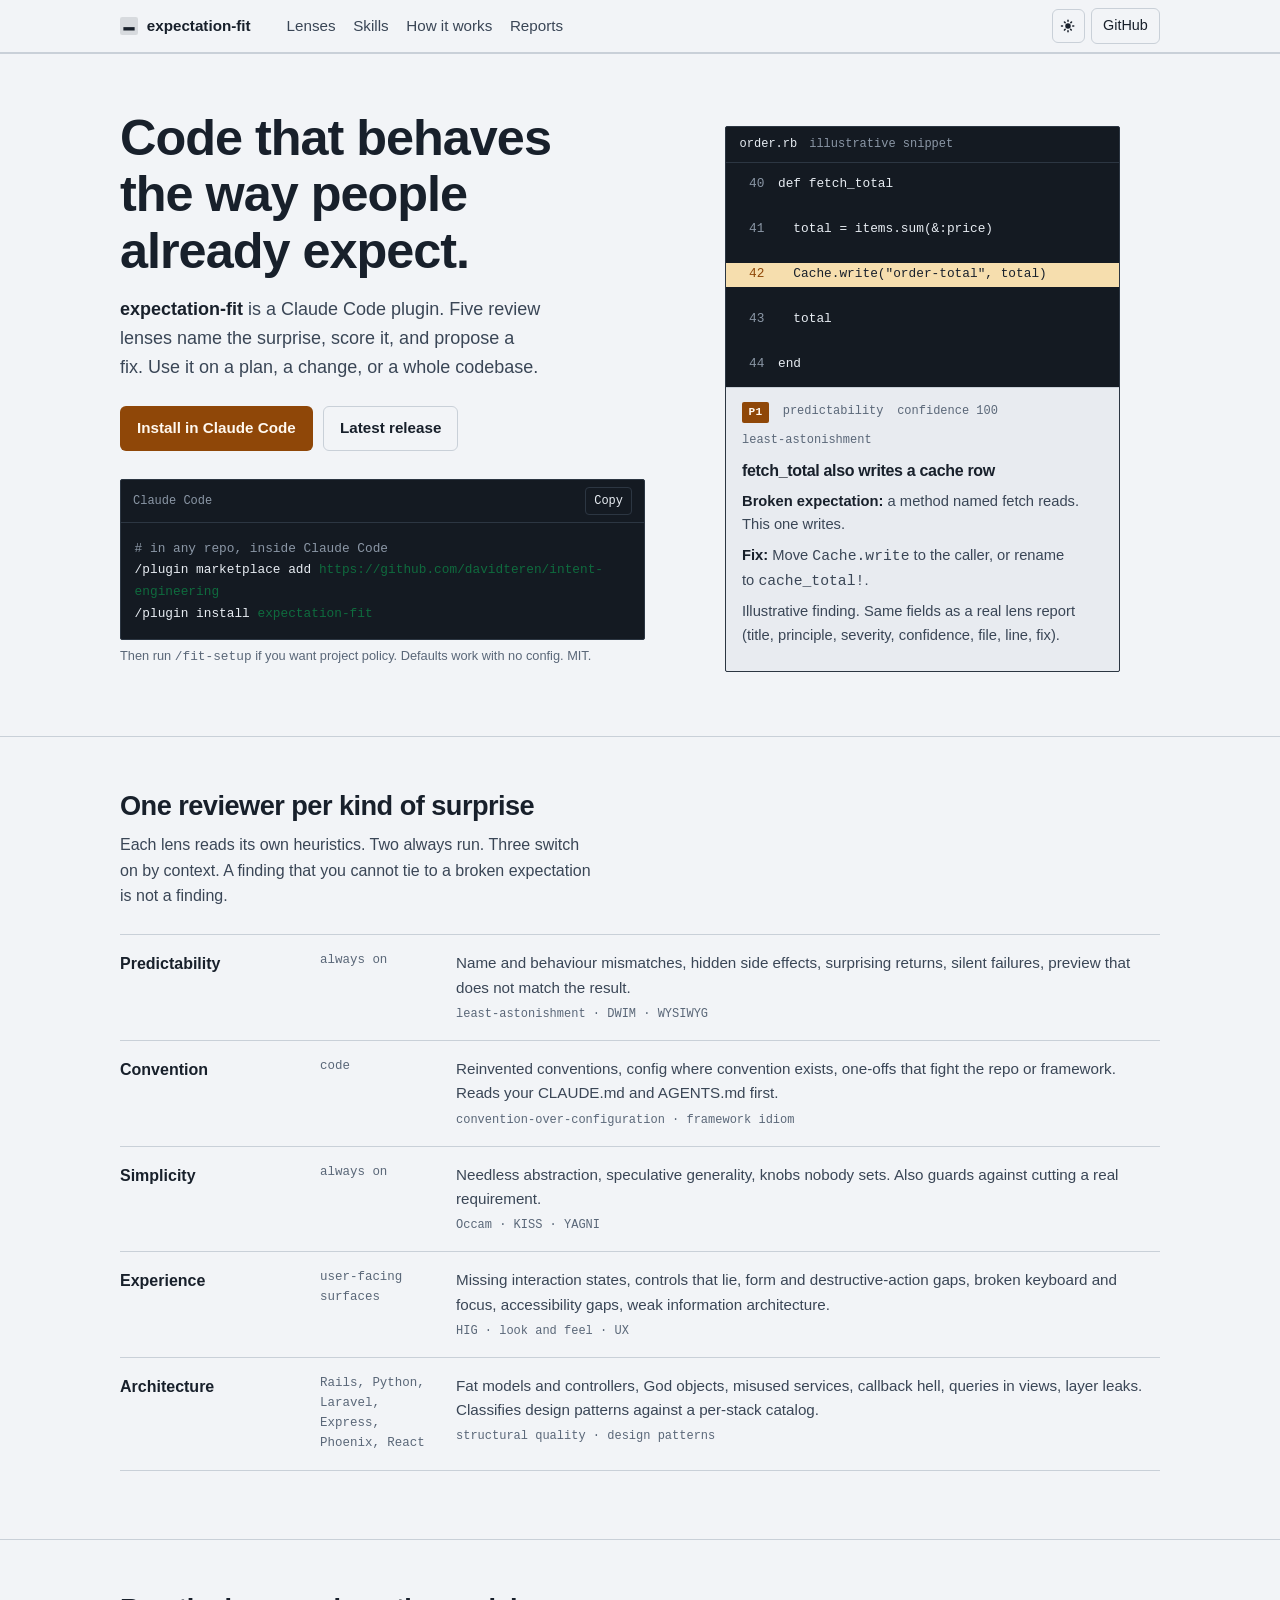
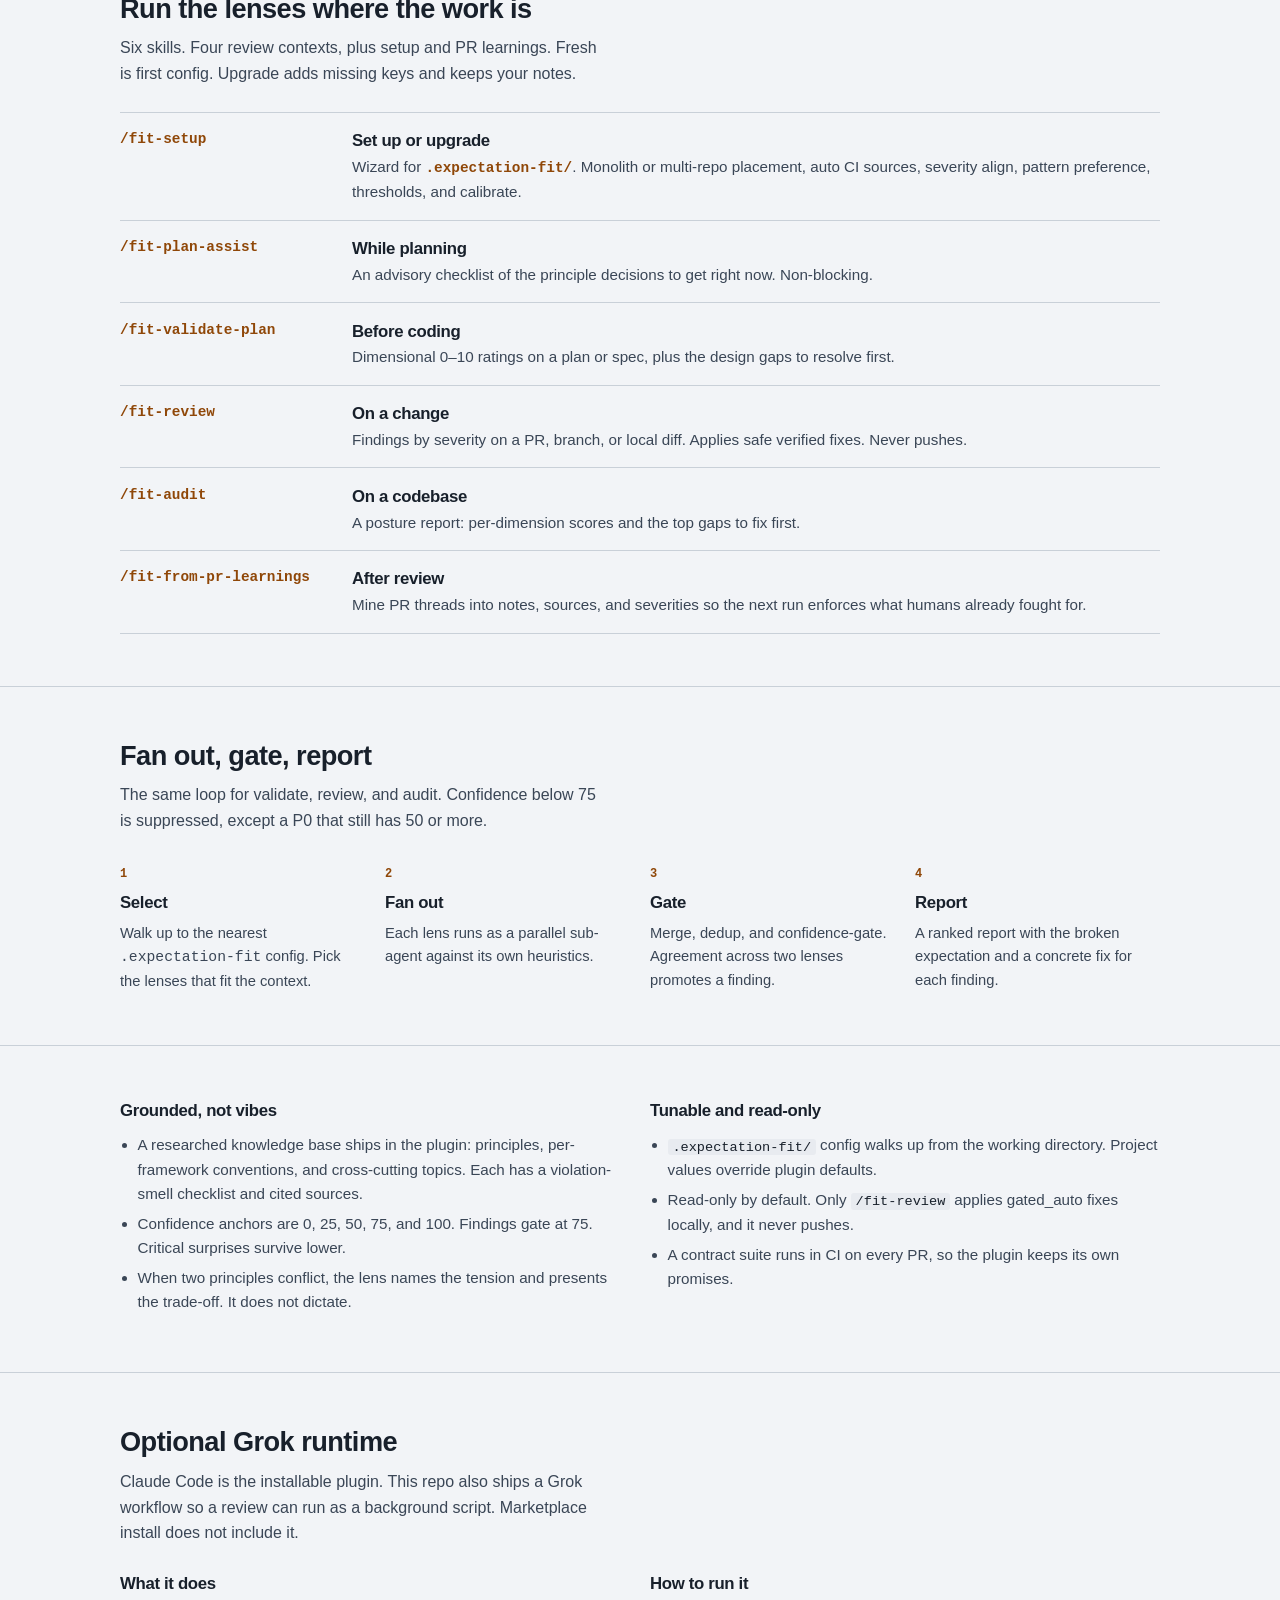
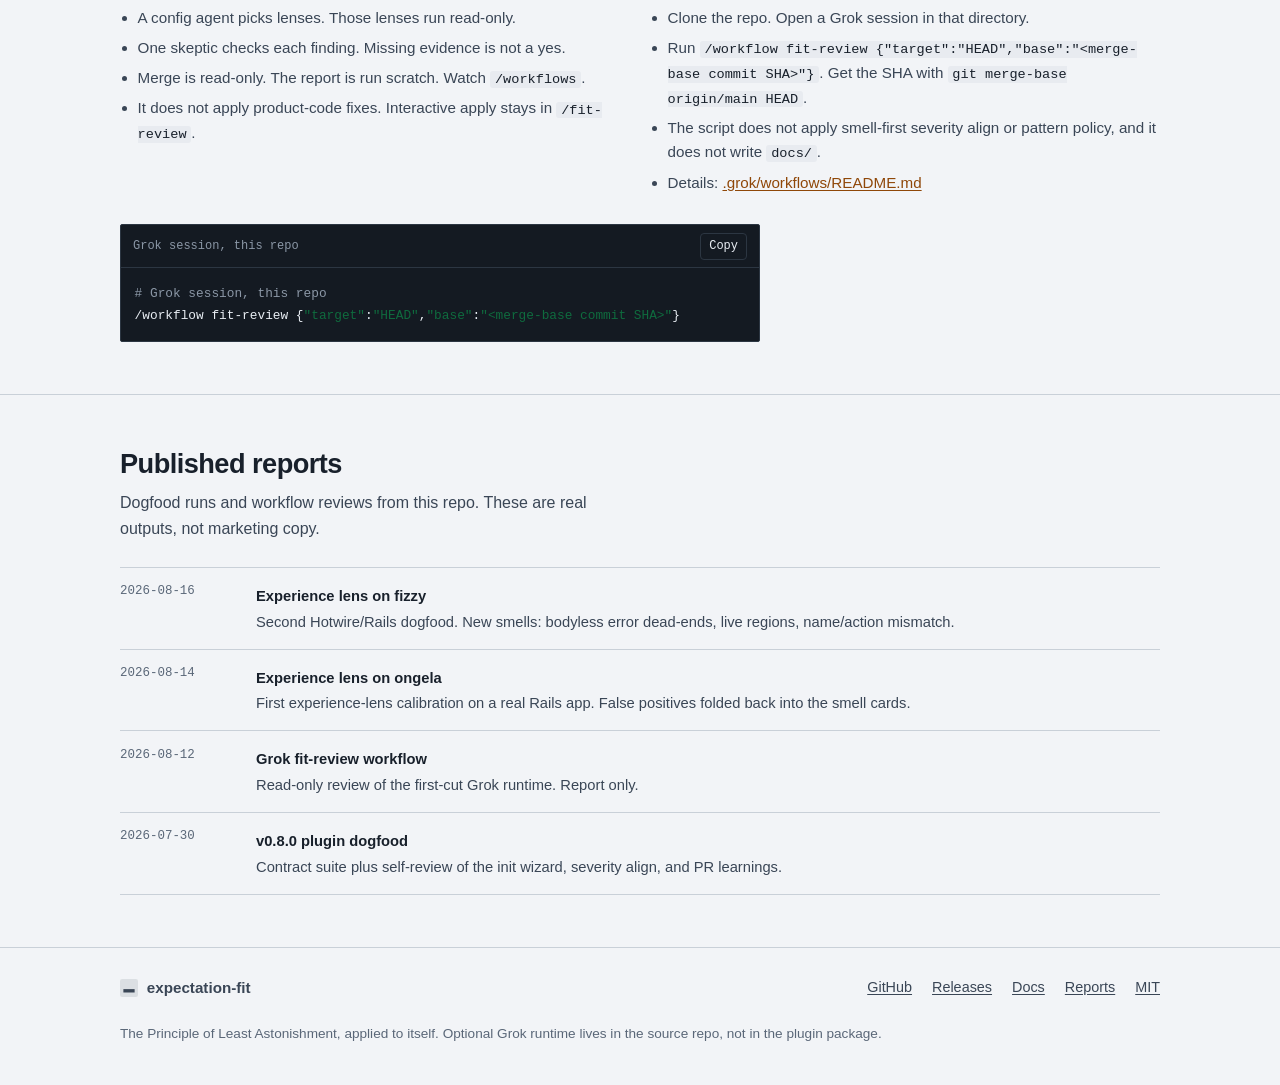
==== commit b6b7ebdb: "Merge fix/lenses-plans into release/0.9.0 (#48 #58 #57 #50 #56) # Conflicts: #	.grok/workflows/fit-r" ====
--- a/docs/index.html
+++ b/docs/index.html
@@ -147,7 +147,7 @@
         </div>
         <div class="lens">
           <dt>Experience</dt>
-          <dd class="when">user-facing UI</dd>
+          <dd class="when">user-facing surfaces</dd>
           <dd>Missing interaction states, controls that lie, form and destructive-action gaps, broken keyboard and focus, accessibility gaps, weak information architecture.
             <span class="pr">HIG · look and feel · UX</span>
           </dd>
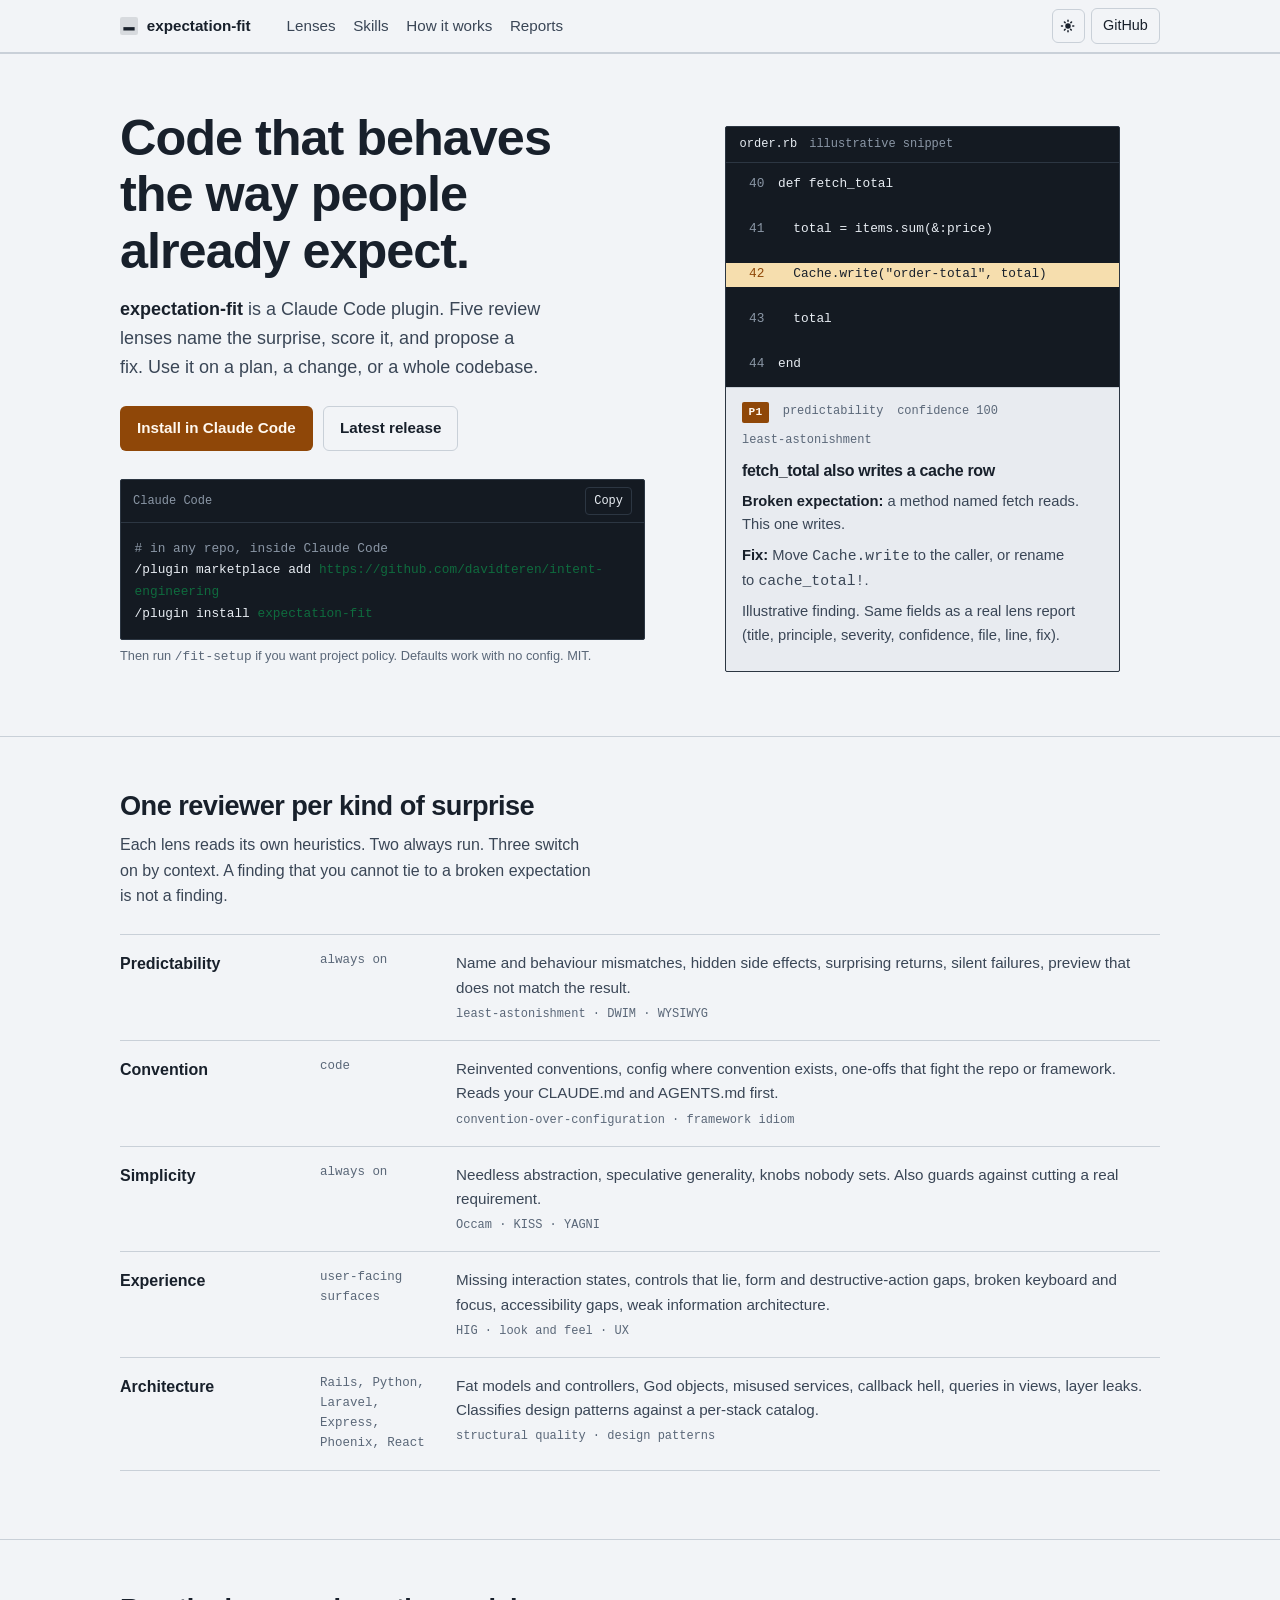
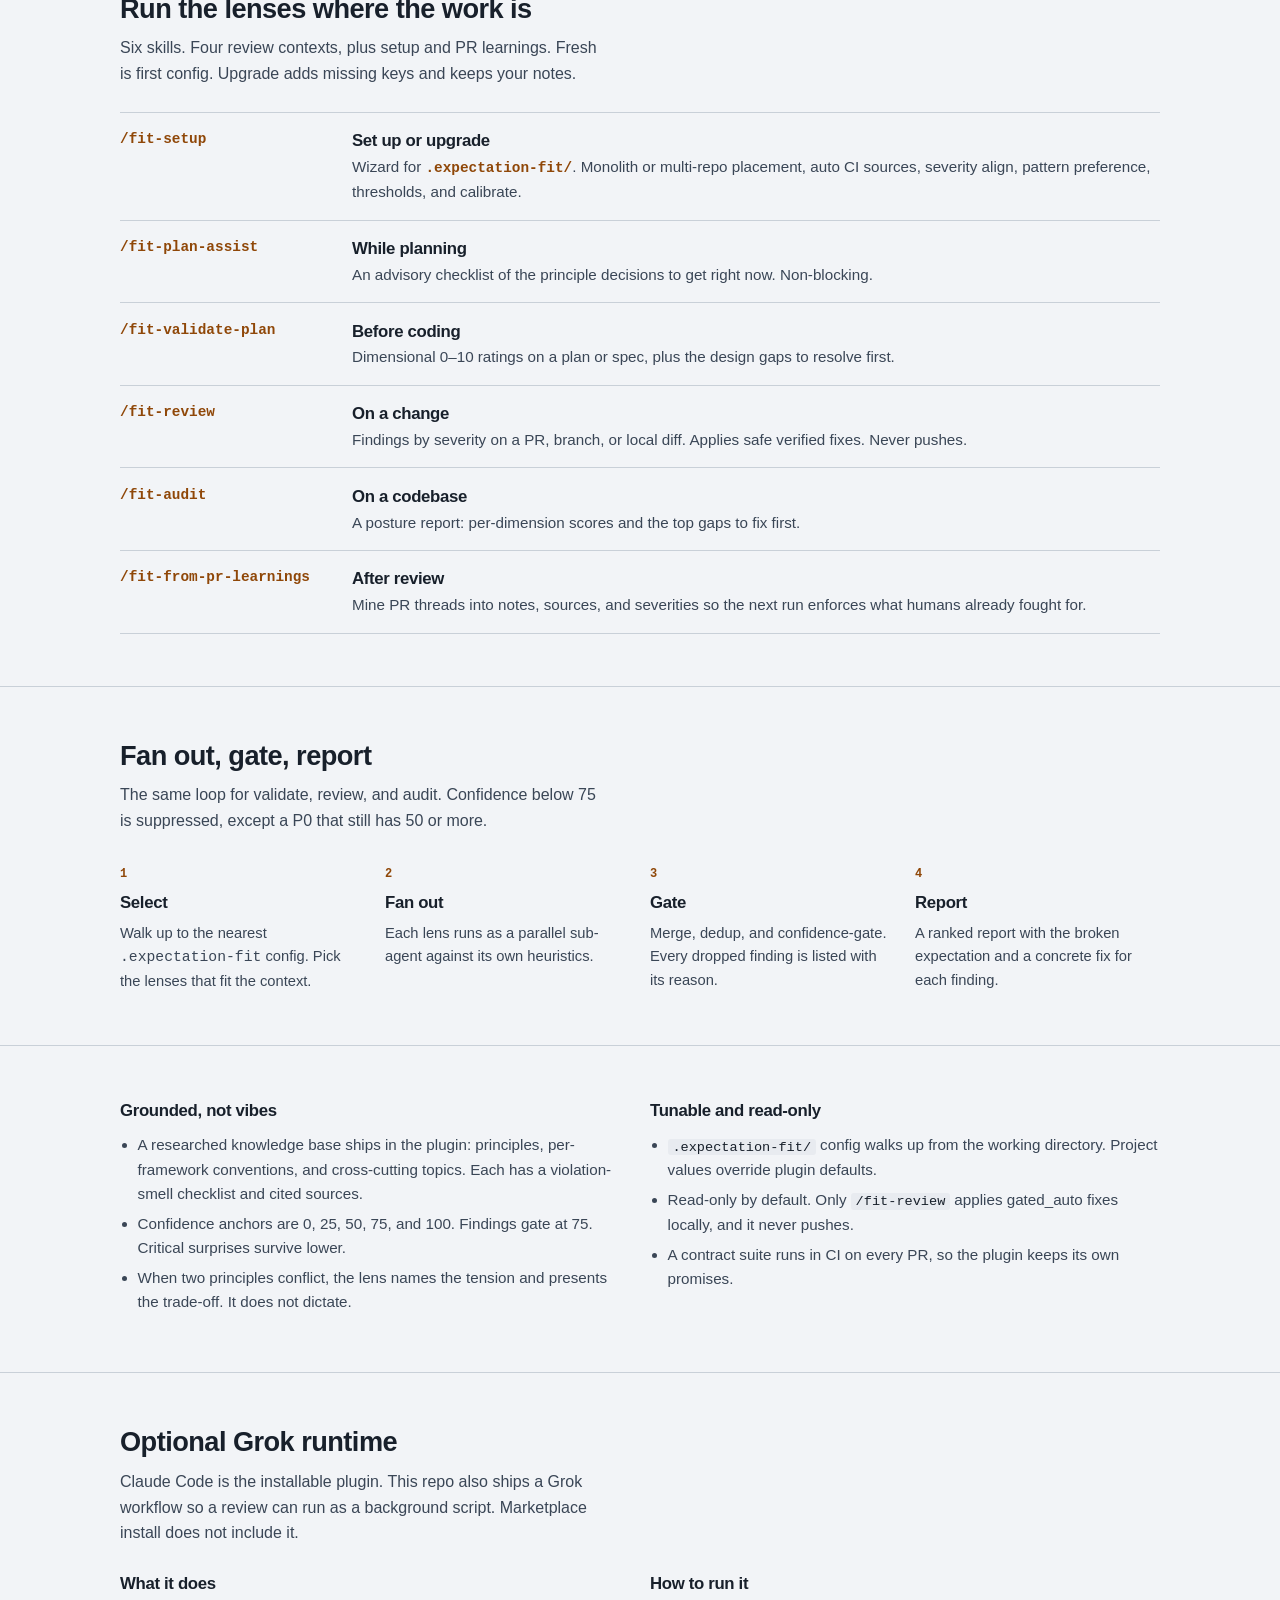
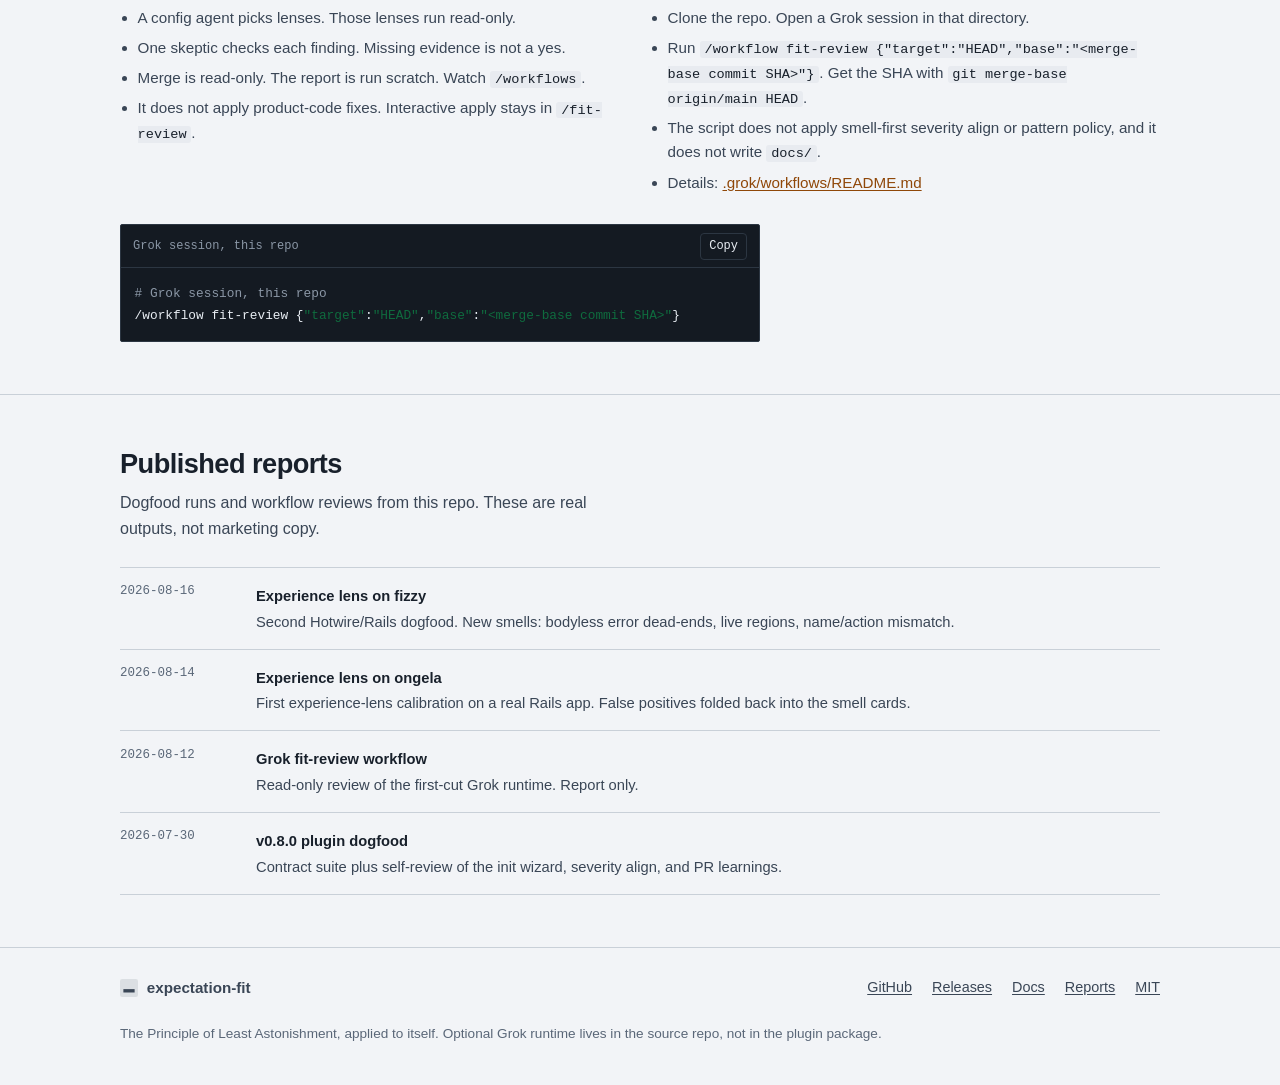
==== commit bc160ae0: "Merge fix/output-contract-merge into release/0.9.0 (#53 #43 #46 #47 #60 #59) # Conflicts: #	.grok/wo" ====
--- a/docs/index.html
+++ b/docs/index.html
@@ -233,7 +233,7 @@
         </li>
         <li>
           <h3>Gate</h3>
-          <p>Merge, dedup, and confidence-gate. Agreement across two lenses promotes a finding.</p>
+          <p>Merge, dedup, and confidence-gate. Every dropped finding is listed with its reason.</p>
         </li>
         <li>
           <h3>Report</h3>
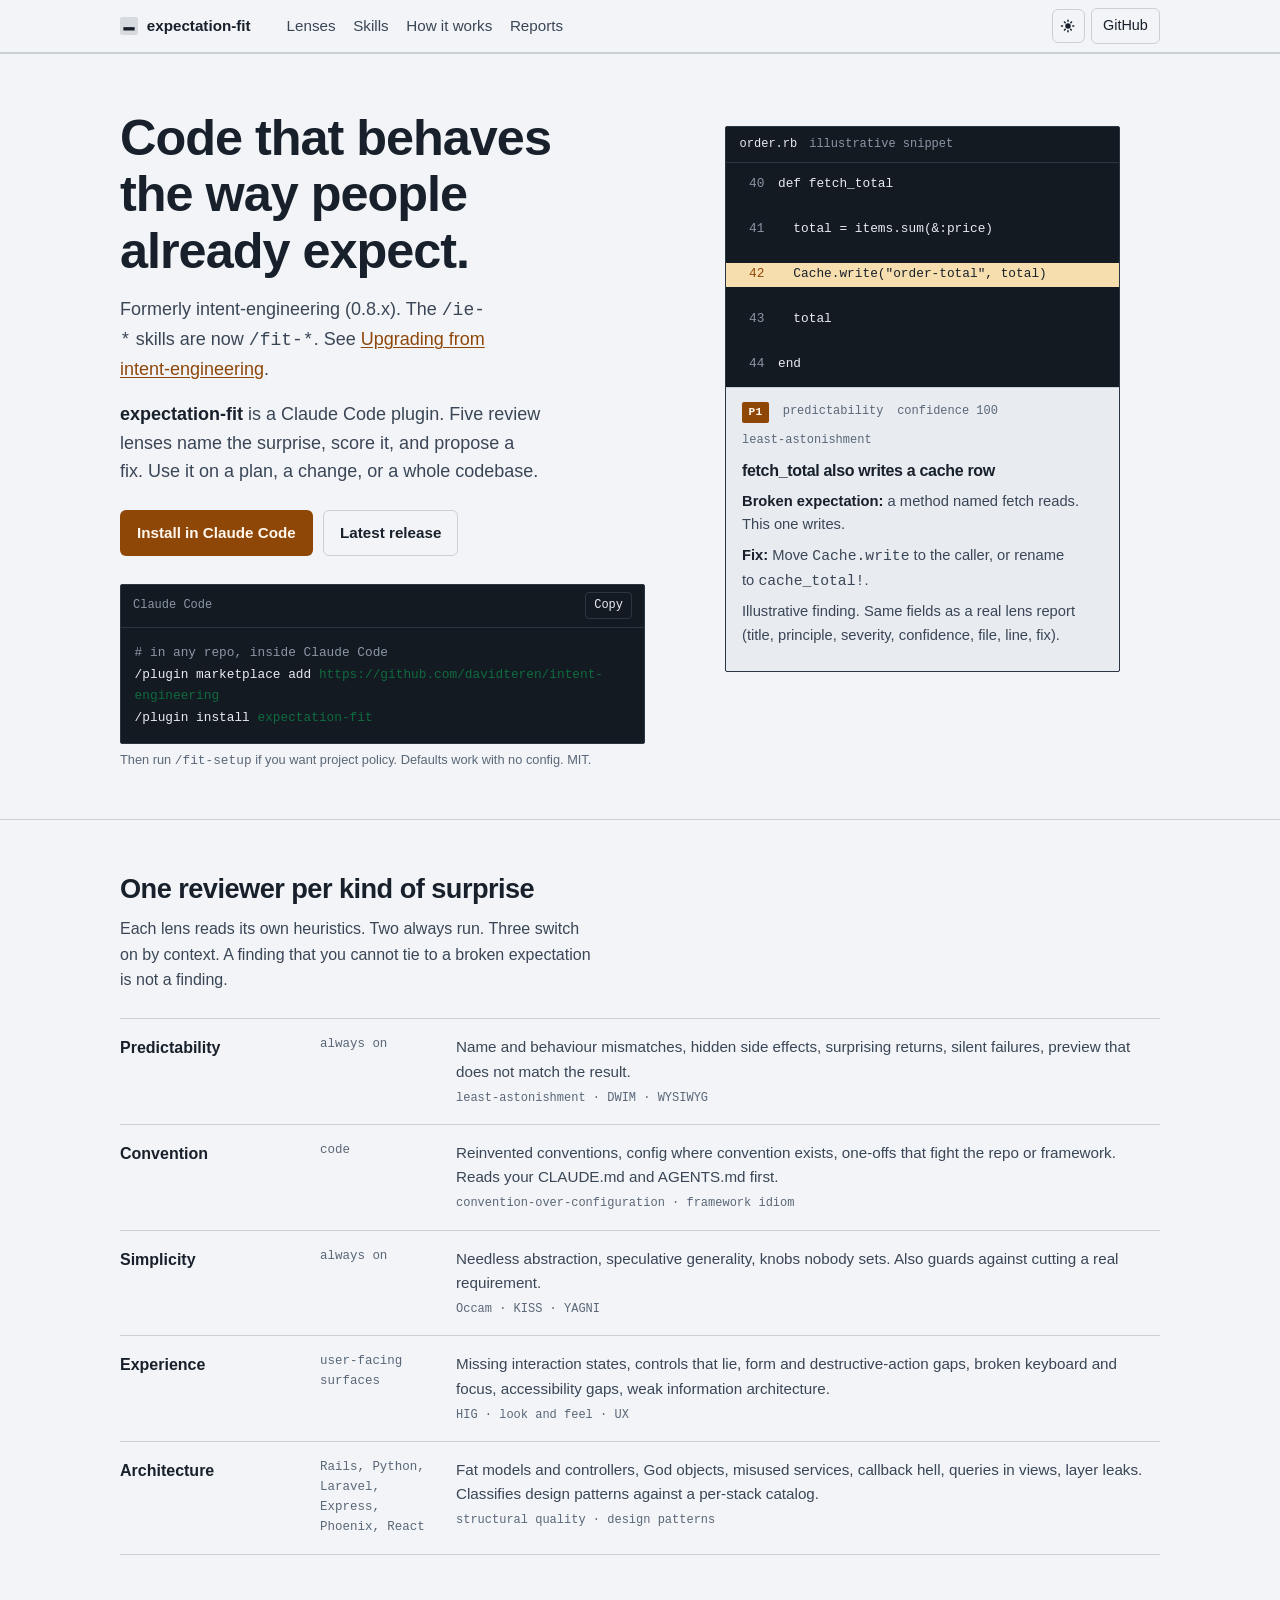
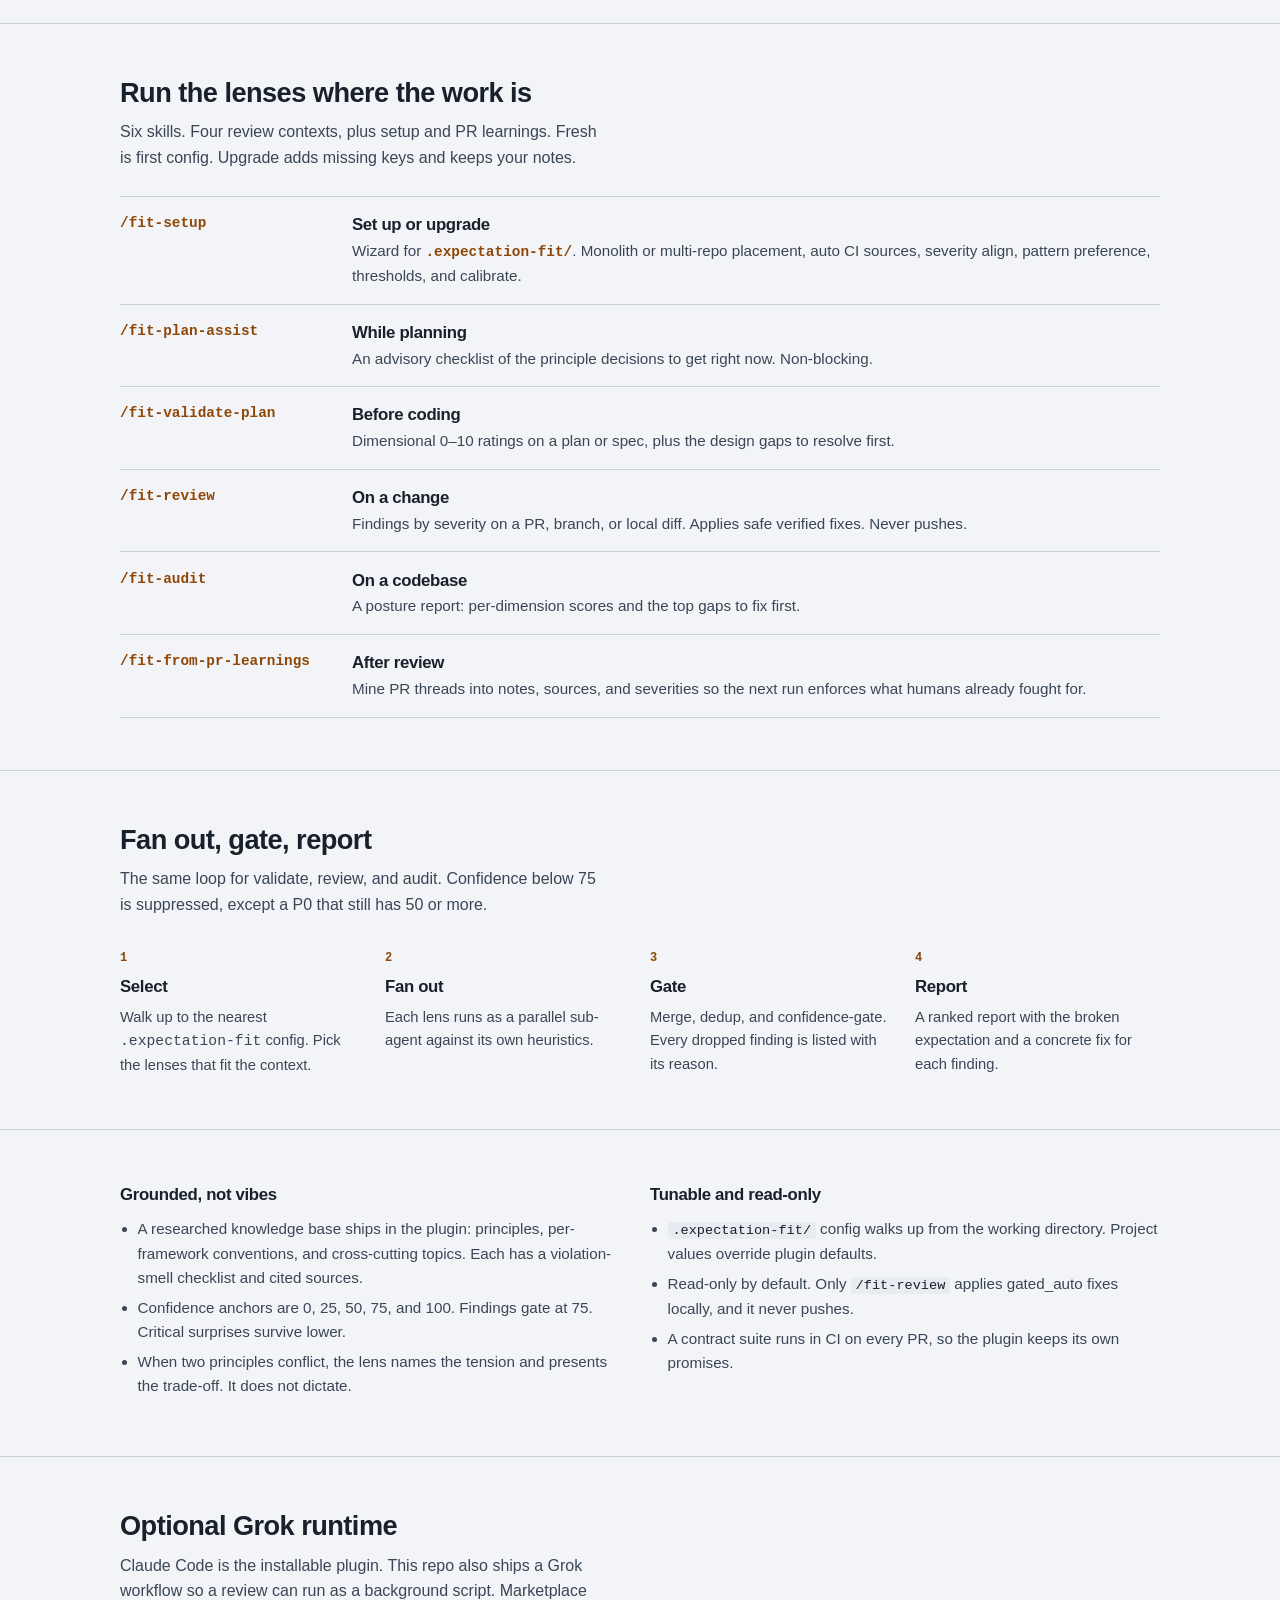
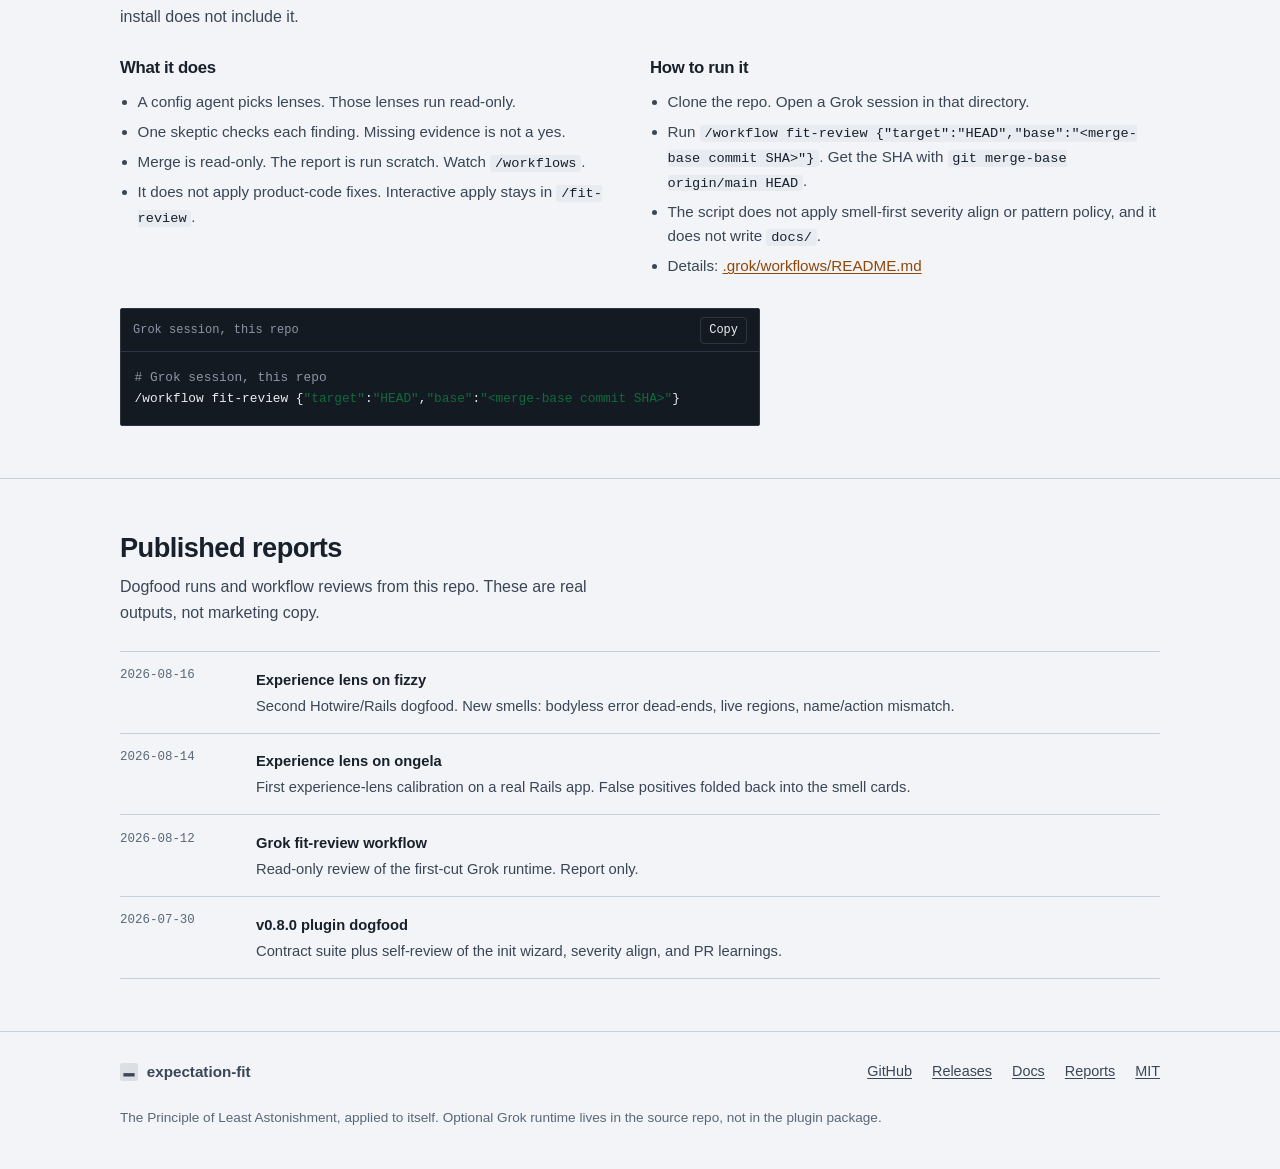
==== commit 2085429b: "fix(ie-review): address lens findings on the 0.9.0 release Co-Authored-By: Claude Opus 5.5 <noreply@" ====
--- a/docs/index.html
+++ b/docs/index.html
@@ -72,6 +72,7 @@
     <div class="wrap hero-grid">
       <div>
         <h1 id="hero-title">Code that behaves the way people already expect.</h1>
+        <p class="lede">Formerly intent-engineering (0.8.x). The <code>/ie-*</code> skills are now <code>/fit-*</code>. See <a href="https://github.com/davidteren/intent-engineering/blob/main/plugins/expectation-fit/README.md#upgrading-from-intent-engineering">Upgrading from intent-engineering</a>.</p>
         <p class="lede"><b>expectation-fit</b> is a Claude Code plugin. Five review lenses name the surprise, score it, and propose a fix. Use it on a plan, a change, or a whole codebase.</p>
         <div class="cta">
           <a class="btn primary" href="#install">Install in Claude Code</a>
@@ -327,7 +328,7 @@
           </a>
         </li>
         <li>
-          <a href="reports/2026-08-12-workflow-fit-review.html">
+          <a href="reports/2026-08-12-workflow-ie-review.html">
             <time datetime="2026-08-12">2026-08-12</time>
             <span>
               <strong>Grok fit-review workflow</strong>
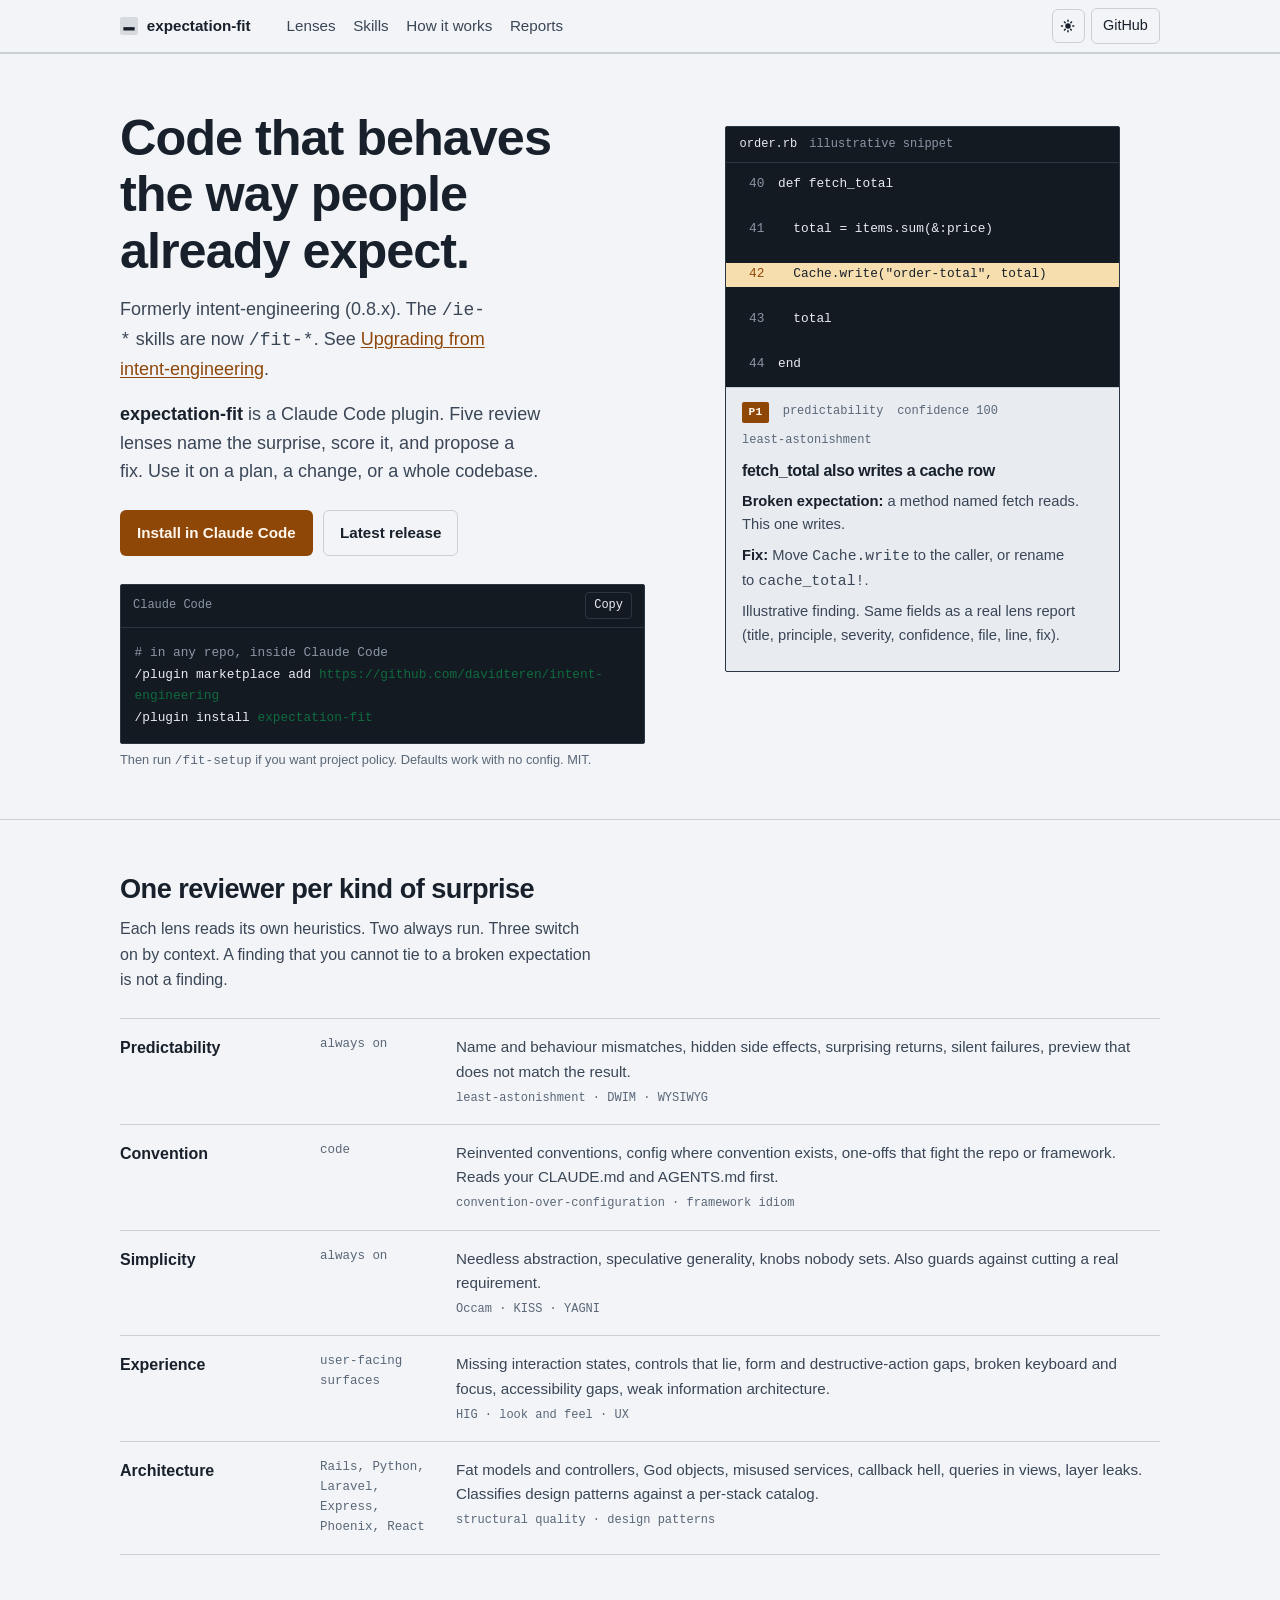
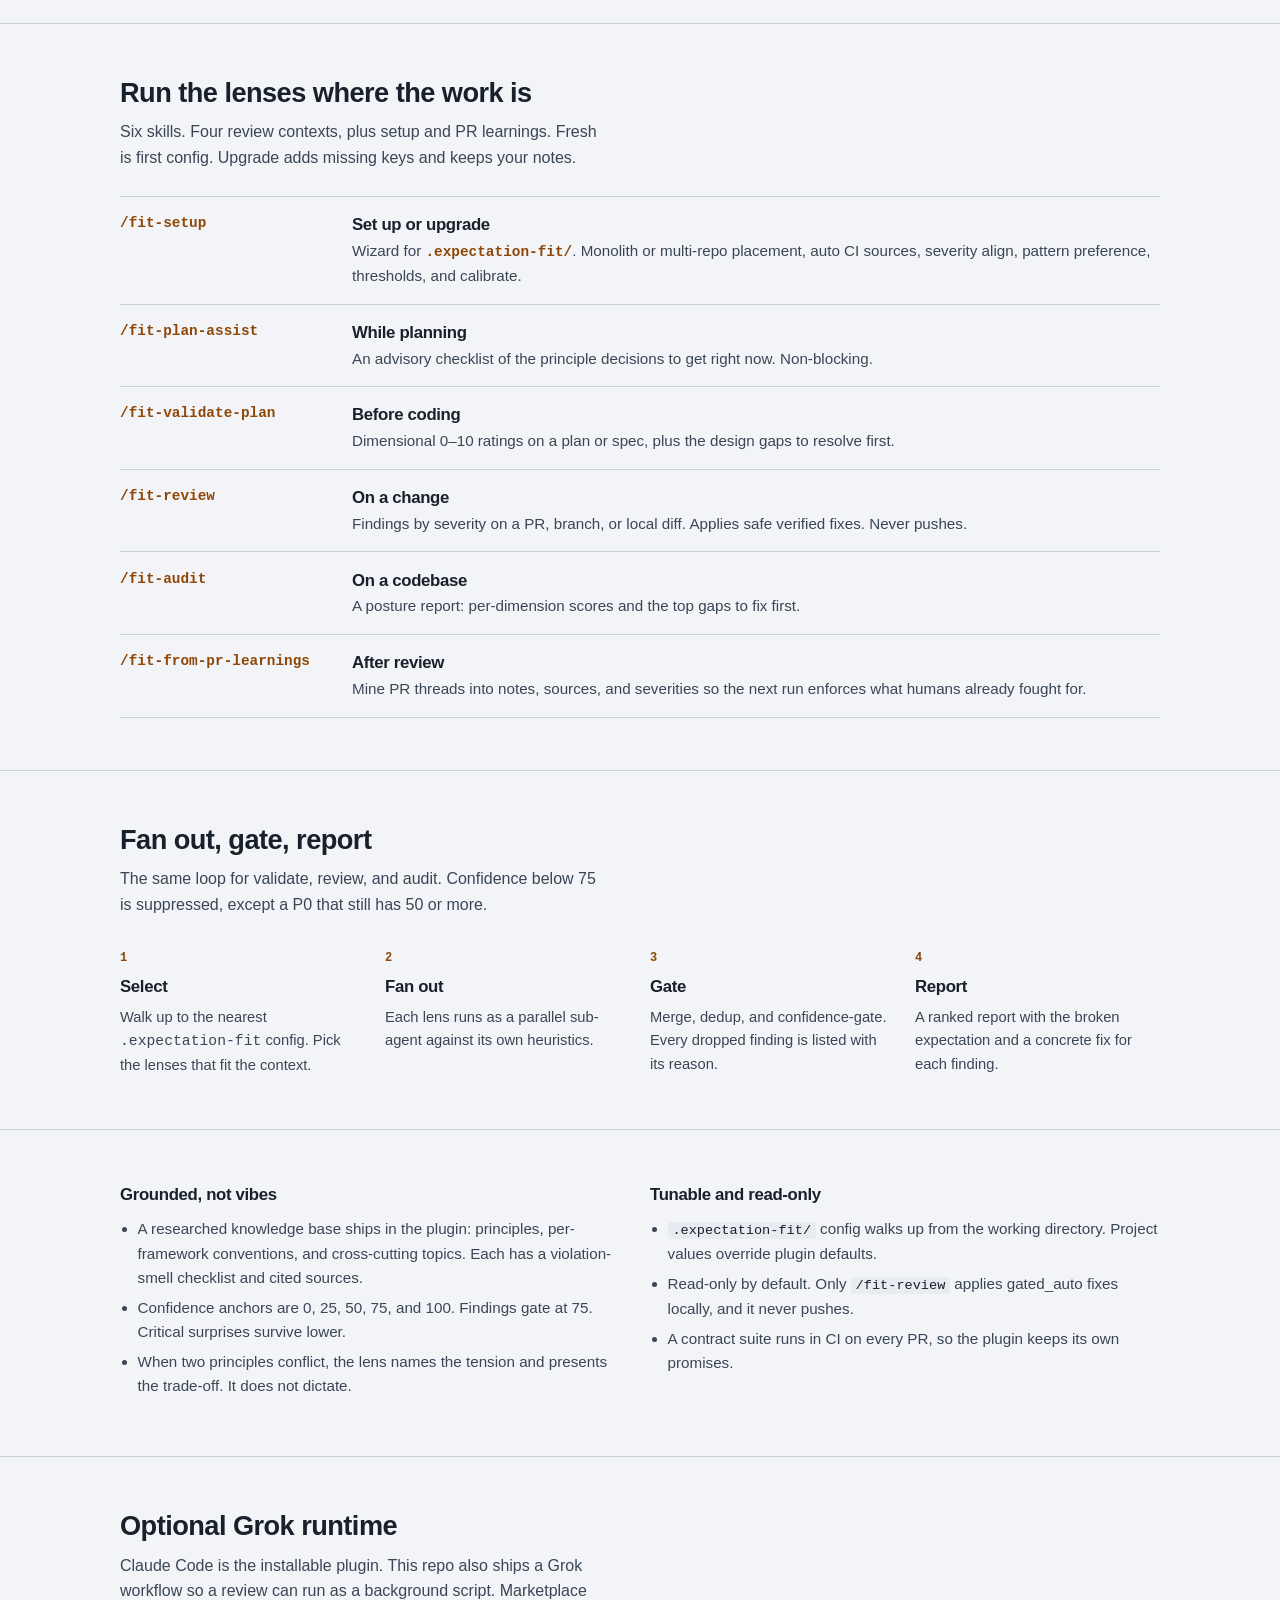
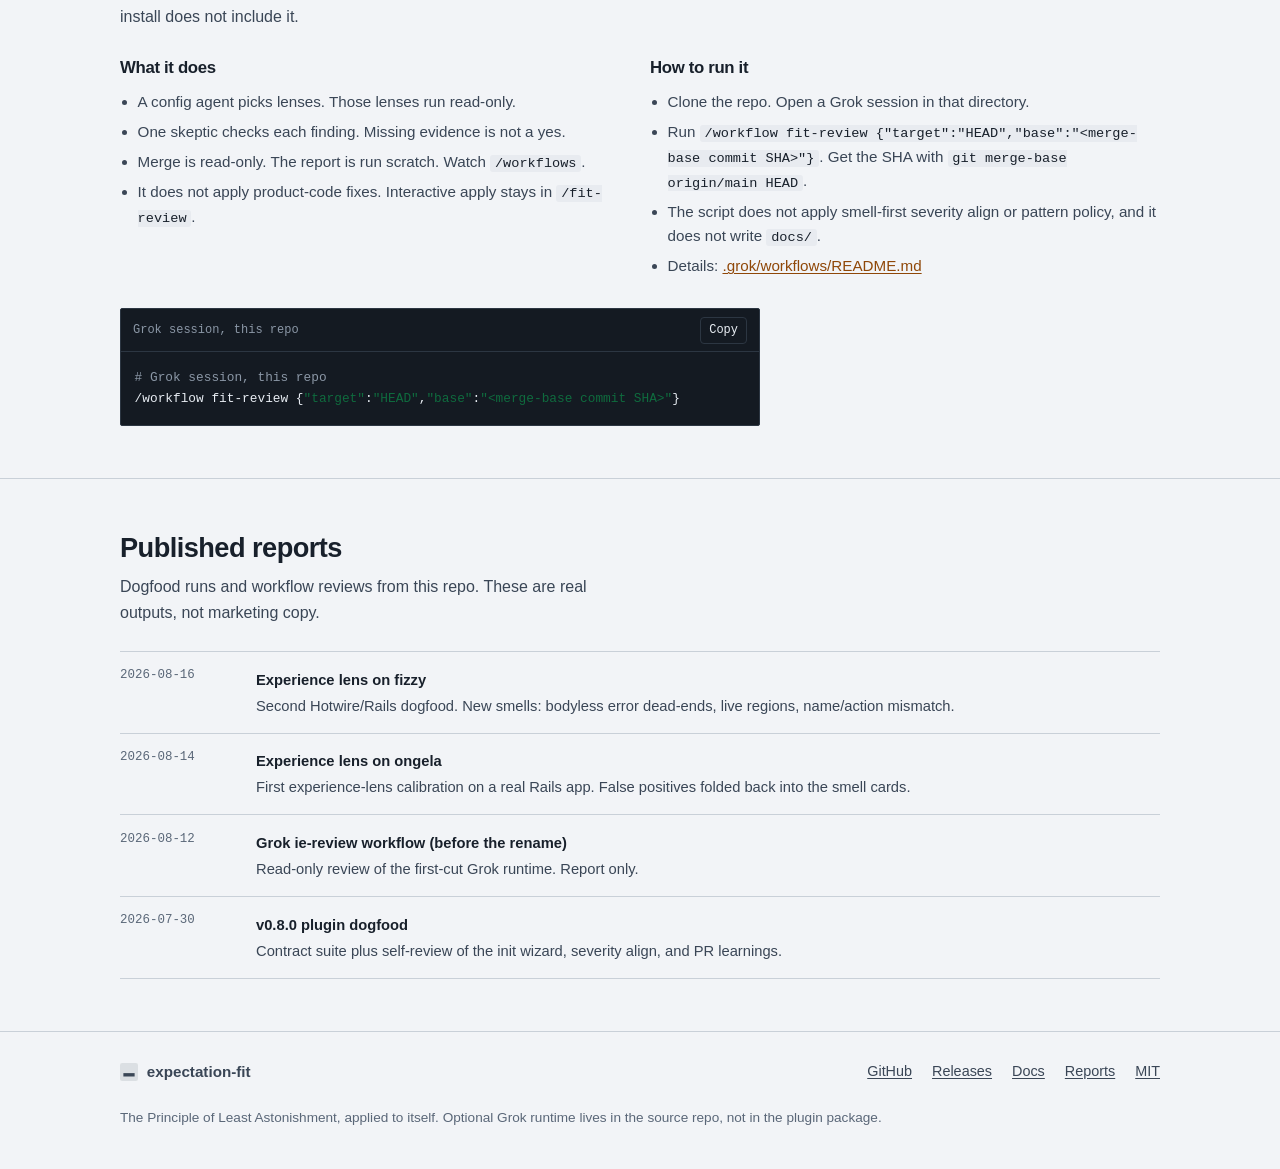
==== commit 55f76ee5: "fix(review): address post-open review findings on PR #64 Legacy fallback: the project-base table and" ====
--- a/docs/index.html
+++ b/docs/index.html
@@ -24,7 +24,7 @@
 <script>
 (function(){
   var t=null;
-  try{t=localStorage.getItem("fit-theme")}catch(e){}
+  try{t=localStorage.getItem("fit-theme")||localStorage.getItem("ie-theme")}catch(e){}
   if(t!=="light"&&t!=="dark"){
     t=window.matchMedia("(prefers-color-scheme: dark)").matches?"dark":"light";
   }
@@ -331,7 +331,7 @@
           <a href="reports/2026-08-12-workflow-ie-review.html">
             <time datetime="2026-08-12">2026-08-12</time>
             <span>
-              <strong>Grok fit-review workflow</strong>
+              <strong>Grok ie-review workflow (before the rename)</strong>
               <span>Read-only review of the first-cut Grok runtime. Report only.</span>
             </span>
           </a>
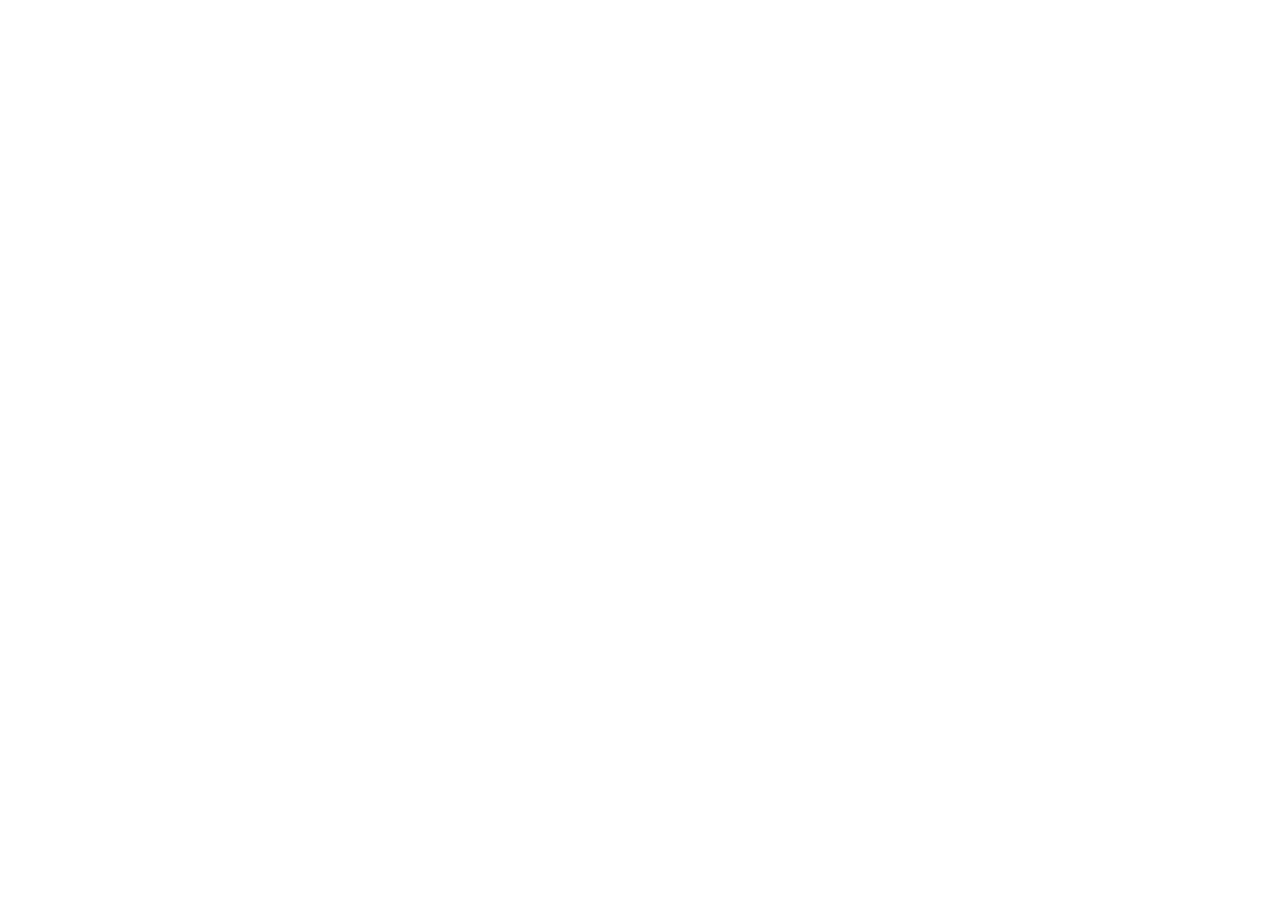
==== commit ccdcb4bb: "docs: point to the new expectation-fit repo The project is now Expectation Fit and lives in davidter" ====
--- a/docs/index.html
+++ b/docs/index.html
@@ -1,372 +1,18 @@
 <!doctype html>
 <html lang="en">
 <head>
-<meta charset="utf-8" />
-<meta name="viewport" content="width=device-width, initial-scale=1" />
-<title>expectation-fit — software that behaves the way you expect</title>
-<meta name="description" content="A Claude Code plugin with five review lenses. Each finding names the broken expectation and proposes a concrete fix." />
-<link rel="canonical" href="https://davidteren.github.io/intent-engineering/" />
-<meta property="og:title" content="expectation-fit" />
-<meta property="og:description" content="Five review lenses that name the surprise, score it, and propose a fix. Planning, review, and audit." />
-<meta property="og:type" content="website" />
-<meta property="og:url" content="https://davidteren.github.io/intent-engineering/" />
-<meta property="og:image" content="https://davidteren.github.io/intent-engineering/og-finding.png" />
-<meta property="og:image:width" content="1200" />
-<meta property="og:image:height" content="630" />
-<meta property="og:image:alt" content="A Ruby method named fetch_total highlighted on the Cache.write line, with a P1 finding that a fetch should not write." />
-<meta name="twitter:card" content="summary_large_image" />
-<meta name="twitter:title" content="expectation-fit" />
-<meta name="twitter:description" content="Five review lenses that name the surprise, score it, and propose a fix." />
-<meta name="twitter:image" content="https://davidteren.github.io/intent-engineering/og-finding.png" />
-<meta name="theme-color" content="#f2f4f7" media="(prefers-color-scheme: light)" />
-<meta name="theme-color" content="#121820" media="(prefers-color-scheme: dark)" />
-<link rel="icon" href="data:image/svg+xml,%3Csvg xmlns='http://www.w3.org/2000/svg' viewBox='0 0 32 32'%3E%3Crect width='32' height='32' rx='4' fill='%23121820'/%3E%3Crect x='6' y='18' width='20' height='6' fill='%23e2a04a'/%3E%3C/svg%3E" />
+<meta charset="utf-8">
+<title>Moved to Expectation Fit</title>
+<link rel="canonical" href="https://davidteren.github.io/expectation-fit/">
+<meta http-equiv="refresh" content="0; url=https://davidteren.github.io/expectation-fit/">
 <script>
-(function(){
-  var t=null;
-  try{t=localStorage.getItem("fit-theme")||localStorage.getItem("ie-theme")}catch(e){}
-  if(t!=="light"&&t!=="dark"){
-    t=window.matchMedia("(prefers-color-scheme: dark)").matches?"dark":"light";
-  }
-  document.documentElement.setAttribute("data-theme",t);
-  document.documentElement.style.colorScheme=t;
-})();
+  // Keep the page path, so old deep links land on the same page at the new site.
+  location.replace("https://davidteren.github.io/expectation-fit/" +
+    location.pathname.replace(/^\/intent-engineering\/?/, "") + location.search + location.hash);
 </script>
-<link rel="stylesheet" href="assets/site.css?v=6eff7847ac" />
 </head>
 <body>
-<a class="skip" href="#install">Skip to install</a>
-<header class="site-header">
-  <div class="wrap nav">
-    <a class="brand" href="./" aria-current="page">
-      <svg viewBox="0 0 32 32" aria-hidden="true"><rect width="32" height="32" rx="4" fill="currentColor" opacity="0.12"/><rect x="6" y="18" width="20" height="6" fill="currentColor"/></svg>
-      expectation-fit
-    </a>
-    <nav class="nav-links" aria-label="Page">
-      <a href="#lenses">Lenses</a>
-      <a href="#skills">Skills</a>
-      <a href="#how">How it works</a>
-      <a href="reports.html">Reports</a>
-    </nav>
-    <div class="nav-end">
-      <details class="nav-more">
-        <summary>Menu</summary>
-        <div class="menu">
-          <a href="#lenses">Lenses</a>
-          <a href="#skills">Skills</a>
-          <a href="#how">How it works</a>
-          <a href="reports.html">Reports</a>
-          <a href="https://github.com/davidteren/intent-engineering">GitHub</a>
-        </div>
-      </details>
-      <button class="icon-btn" type="button" data-theme-toggle aria-label="Switch theme" aria-pressed="false">
-        <svg viewBox="0 0 16 16" aria-hidden="true"><path fill="currentColor" d="M8 1.5a.75.75 0 0 1 .75.75v1a.75.75 0 0 1-1.5 0v-1A.75.75 0 0 1 8 1.5Zm0 10.5a.75.75 0 0 1 .75.75v1a.75.75 0 0 1-1.5 0v-1A.75.75 0 0 1 8 12Zm6.5-4a.75.75 0 0 1-.75.75h-1a.75.75 0 0 1 0-1.5h1a.75.75 0 0 1 .75.75ZM3.25 8a.75.75 0 0 1-.75.75h-1a.75.75 0 0 1 0-1.5h1A.75.75 0 0 1 3.25 8Zm8.84-4.59a.75.75 0 0 1 0 1.06l-.7.7a.75.75 0 1 1-1.06-1.06l.7-.7a.75.75 0 0 1 1.06 0ZM5.67 10.83a.75.75 0 0 1 0 1.06l-.7.7a.75.75 0 1 1-1.06-1.06l.7-.7a.75.75 0 0 1 1.06 0Zm6.16 1.76a.75.75 0 0 1-1.06 0l-.7-.7a.75.75 0 0 1 1.06-1.06l.7.7a.75.75 0 0 1 0 1.06ZM5.67 5.17a.75.75 0 0 1-1.06 0l-.7-.7A.75.75 0 0 1 4.97 3.4l.7.7a.75.75 0 0 1 0 1.06ZM8 5.25A2.75 2.75 0 1 1 8 10.75 2.75 2.75 0 0 1 8 5.25Z"/></svg>
-      </button>
-      <a class="gh" href="https://github.com/davidteren/intent-engineering">GitHub</a>
-    </div>
-  </div>
-</header>
-
-<main id="main">
-  <section class="hero" aria-labelledby="hero-title">
-    <div class="wrap hero-grid">
-      <div>
-        <h1 id="hero-title">Code that behaves the way people already expect.</h1>
-        <p class="lede">Formerly intent-engineering (0.8.x). The <code>/ie-*</code> skills are now <code>/fit-*</code>. See <a href="https://github.com/davidteren/intent-engineering/blob/main/plugins/expectation-fit/README.md#upgrading-from-intent-engineering">Upgrading from intent-engineering</a>.</p>
-        <p class="lede"><b>expectation-fit</b> is a Claude Code plugin. Five review lenses name the surprise, score it, and propose a fix. Use it on a plan, a change, or a whole codebase.</p>
-        <div class="cta">
-          <a class="btn primary" href="#install">Install in Claude Code</a>
-          <a class="btn ghost" href="https://github.com/davidteren/intent-engineering/releases/latest">Latest release</a>
-        </div>
-
-        <div class="install" id="install">
-          <div class="install-bar">
-            <span>Claude Code</span>
-            <button type="button" class="copy" data-copy="/plugin marketplace add https://github.com/davidteren/intent-engineering
-/plugin install expectation-fit">Copy</button>
-          </div>
-<pre><span class="p"># in any repo, inside Claude Code</span>
-/plugin marketplace add <span class="c">https://github.com/davidteren/intent-engineering</span>
-/plugin install <span class="c">expectation-fit</span></pre>
-        </div>
-        <p class="note">Then run <code>/fit-setup</code> if you want project policy. Defaults work with no config. MIT.</p>
-      </div>
-
-      <figure class="artifact" aria-label="Illustrative finding">
-        <div class="artifact-bar">
-          <span class="file">order.rb</span>
-          <span>illustrative snippet</span>
-        </div>
-<pre><span class="line"><span class="n">40</span><span>def fetch_total</span></span>
-<span class="line"><span class="n">41</span><span>  total = items.sum(&amp;:price)</span></span>
-<span class="line mark"><span class="n">42</span><span>  Cache.write("order-total", total)</span></span>
-<span class="line"><span class="n">43</span><span>  total</span></span>
-<span class="line"><span class="n">44</span><span>end</span></span></pre>
-        <figcaption class="comment">
-          <div class="comment-meta">
-            <span class="sev">P1</span>
-            <span>predictability</span>
-            <span>confidence 100</span>
-            <span>least-astonishment</span>
-          </div>
-          <h3>fetch_total also writes a cache row</h3>
-          <p><b>Broken expectation:</b> a method named fetch reads. This one writes.</p>
-          <p><b>Fix:</b> Move <code>Cache.write</code> to the caller, or rename to <code>cache_total!</code>.</p>
-          <p class="note">Illustrative finding. Same fields as a real lens report (title, principle, severity, confidence, file, line, fix).</p>
-        </figcaption>
-      </figure>
-    </div>
-  </section>
-
-  <section id="lenses">
-    <div class="wrap">
-      <div class="sec-lead">
-        <h2>One reviewer per kind of surprise</h2>
-        <p>Each lens reads its own heuristics. Two always run. Three switch on by context. A finding that you cannot tie to a broken expectation is not a finding.</p>
-      </div>
-      <dl class="lens-list">
-        <div class="lens">
-          <dt>Predictability</dt>
-          <dd class="when">always on</dd>
-          <dd>Name and behaviour mismatches, hidden side effects, surprising returns, silent failures, preview that does not match the result.
-            <span class="pr">least-astonishment · DWIM · WYSIWYG</span>
-          </dd>
-        </div>
-        <div class="lens">
-          <dt>Convention</dt>
-          <dd class="when">code</dd>
-          <dd>Reinvented conventions, config where convention exists, one-offs that fight the repo or framework. Reads your CLAUDE.md and AGENTS.md first.
-            <span class="pr">convention-over-configuration · framework idiom</span>
-          </dd>
-        </div>
-        <div class="lens">
-          <dt>Simplicity</dt>
-          <dd class="when">always on</dd>
-          <dd>Needless abstraction, speculative generality, knobs nobody sets. Also guards against cutting a real requirement.
-            <span class="pr">Occam · KISS · YAGNI</span>
-          </dd>
-        </div>
-        <div class="lens">
-          <dt>Experience</dt>
-          <dd class="when">user-facing surfaces</dd>
-          <dd>Missing interaction states, controls that lie, form and destructive-action gaps, broken keyboard and focus, accessibility gaps, weak information architecture.
-            <span class="pr">HIG · look and feel · UX</span>
-          </dd>
-        </div>
-        <div class="lens">
-          <dt>Architecture</dt>
-          <dd class="when">Rails, Python, Laravel, Express, Phoenix, React</dd>
-          <dd>Fat models and controllers, God objects, misused services, callback hell, queries in views, layer leaks. Classifies design patterns against a per-stack catalog.
-            <span class="pr">structural quality · design patterns</span>
-          </dd>
-        </div>
-      </dl>
-    </div>
-  </section>
-
-  <section id="skills">
-    <div class="wrap">
-      <div class="sec-lead">
-        <h2>Run the lenses where the work is</h2>
-        <p>Six skills. Four review contexts, plus setup and PR learnings. Fresh is first config. Upgrade adds missing keys and keeps your notes.</p>
-      </div>
-      <div class="skill-list">
-        <div class="skill">
-          <code>/fit-setup</code>
-          <div>
-            <h3>Set up or upgrade</h3>
-            <p>Wizard for <code>.expectation-fit/</code>. Monolith or multi-repo placement, auto CI sources, severity align, pattern preference, thresholds, and calibrate.</p>
-          </div>
-        </div>
-        <div class="skill">
-          <code>/fit-plan-assist</code>
-          <div>
-            <h3>While planning</h3>
-            <p>An advisory checklist of the principle decisions to get right now. Non-blocking.</p>
-          </div>
-        </div>
-        <div class="skill">
-          <code>/fit-validate-plan</code>
-          <div>
-            <h3>Before coding</h3>
-            <p>Dimensional 0–10 ratings on a plan or spec, plus the design gaps to resolve first.</p>
-          </div>
-        </div>
-        <div class="skill">
-          <code>/fit-review</code>
-          <div>
-            <h3>On a change</h3>
-            <p>Findings by severity on a PR, branch, or local diff. Applies safe verified fixes. Never pushes.</p>
-          </div>
-        </div>
-        <div class="skill">
-          <code>/fit-audit</code>
-          <div>
-            <h3>On a codebase</h3>
-            <p>A posture report: per-dimension scores and the top gaps to fix first.</p>
-          </div>
-        </div>
-        <div class="skill">
-          <code>/fit-from-pr-learnings</code>
-          <div>
-            <h3>After review</h3>
-            <p>Mine PR threads into notes, sources, and severities so the next run enforces what humans already fought for.</p>
-          </div>
-        </div>
-      </div>
-    </div>
-  </section>
-
-  <section id="how">
-    <div class="wrap">
-      <div class="sec-lead">
-        <h2>Fan out, gate, report</h2>
-        <p>The same loop for validate, review, and audit. Confidence below 75 is suppressed, except a P0 that still has 50 or more.</p>
-      </div>
-      <ol class="flow">
-        <li>
-          <h3>Select</h3>
-          <p>Walk up to the nearest <code>.expectation-fit</code> config. Pick the lenses that fit the context.</p>
-        </li>
-        <li>
-          <h3>Fan out</h3>
-          <p>Each lens runs as a parallel sub-agent against its own heuristics.</p>
-        </li>
-        <li>
-          <h3>Gate</h3>
-          <p>Merge, dedup, and confidence-gate. Every dropped finding is listed with its reason.</p>
-        </li>
-        <li>
-          <h3>Report</h3>
-          <p>A ranked report with the broken expectation and a concrete fix for each finding.</p>
-        </li>
-      </ol>
-    </div>
-  </section>
-
-  <section id="grounded">
-    <div class="wrap split">
-      <div>
-        <h3>Grounded, not vibes</h3>
-        <ul>
-          <li>A researched knowledge base ships in the plugin: principles, per-framework conventions, and cross-cutting topics. Each has a violation-smell checklist and cited sources.</li>
-          <li>Confidence anchors are 0, 25, 50, 75, and 100. Findings gate at 75. Critical surprises survive lower.</li>
-          <li>When two principles conflict, the lens names the tension and presents the trade-off. It does not dictate.</li>
-        </ul>
-      </div>
-      <div>
-        <h3>Tunable and read-only</h3>
-        <ul>
-          <li><code>.expectation-fit/</code> config walks up from the working directory. Project values override plugin defaults.</li>
-          <li>Read-only by default. Only <code>/fit-review</code> applies gated_auto fixes locally, and it never pushes.</li>
-          <li>A contract suite runs in CI on every PR, so the plugin keeps its own promises.</li>
-        </ul>
-      </div>
-    </div>
-  </section>
-
-  <section id="grok">
-    <div class="wrap">
-      <div class="sec-lead">
-        <h2>Optional Grok runtime</h2>
-        <p>Claude Code is the installable plugin. This repo also ships a Grok workflow so a review can run as a background script. Marketplace install does not include it.</p>
-      </div>
-      <div class="split">
-        <div>
-          <h3>What it does</h3>
-          <ul>
-            <li>A config agent picks lenses. Those lenses run read-only.</li>
-            <li>One skeptic checks each finding. Missing evidence is not a yes.</li>
-            <li>Merge is read-only. The report is run scratch. Watch <code>/workflows</code>.</li>
-            <li>It does not apply product-code fixes. Interactive apply stays in <code>/fit-review</code>.</li>
-          </ul>
-        </div>
-        <div>
-          <h3>How to run it</h3>
-          <ul>
-            <li>Clone the repo. Open a Grok session in that directory.</li>
-            <li>Run <code>/workflow fit-review {"target":"HEAD","base":"&lt;merge-base commit SHA&gt;"}</code>. Get the SHA with <code>git merge-base origin/main HEAD</code>.</li>
-            <li>The script does not apply smell-first severity align or pattern policy, and it does not write <code>docs/</code>.</li>
-            <li>Details: <a href="https://github.com/davidteren/intent-engineering/blob/main/.grok/workflows/README.md">.grok/workflows/README.md</a></li>
-          </ul>
-        </div>
-      </div>
-      <div class="install" style="margin-top:1.5rem;max-width:40rem">
-        <div class="install-bar">
-          <span>Grok session, this repo</span>
-          <button type="button" class="copy" data-copy="/workflow fit-review {&quot;target&quot;:&quot;HEAD&quot;,&quot;base&quot;:&quot;&lt;merge-base commit SHA&gt;&quot;}">Copy</button>
-        </div>
-<pre><span class="p"># Grok session, this repo</span>
-/workflow fit-review {<span class="c">"target"</span>:<span class="c">"HEAD"</span>,<span class="c">"base"</span>:<span class="c">"&lt;merge-base commit SHA&gt;"</span>}</pre>
-      </div>
-    </div>
-  </section>
-
-  <section id="reports">
-    <div class="wrap">
-      <div class="sec-lead">
-        <h2>Published reports</h2>
-        <p>Dogfood runs and workflow reviews from this repo. These are real outputs, not marketing copy.</p>
-      </div>
-      <ul class="report-list">
-        <li>
-          <a href="reports/2026-08-16-experience-dogfood-fizzy.html">
-            <time datetime="2026-08-16">2026-08-16</time>
-            <span>
-              <strong>Experience lens on fizzy</strong>
-              <span>Second Hotwire/Rails dogfood. New smells: bodyless error dead-ends, live regions, name/action mismatch.</span>
-            </span>
-          </a>
-        </li>
-        <li>
-          <a href="reports/2026-08-14-experience-dogfood-ongela.html">
-            <time datetime="2026-08-14">2026-08-14</time>
-            <span>
-              <strong>Experience lens on ongela</strong>
-              <span>First experience-lens calibration on a real Rails app. False positives folded back into the smell cards.</span>
-            </span>
-          </a>
-        </li>
-        <li>
-          <a href="reports/2026-08-12-workflow-ie-review.html">
-            <time datetime="2026-08-12">2026-08-12</time>
-            <span>
-              <strong>Grok ie-review workflow (before the rename)</strong>
-              <span>Read-only review of the first-cut Grok runtime. Report only.</span>
-            </span>
-          </a>
-        </li>
-        <li>
-          <a href="reports/2026-07-30-v0.8.0-dogfood.html">
-            <time datetime="2026-07-30">2026-07-30</time>
-            <span>
-              <strong>v0.8.0 plugin dogfood</strong>
-              <span>Contract suite plus self-review of the init wizard, severity align, and PR learnings.</span>
-            </span>
-          </a>
-        </li>
-      </ul>
-    </div>
-  </section>
-</main>
-
-<footer>
-  <div class="wrap">
-    <div class="foot">
-      <a class="brand" href="./">
-        <svg viewBox="0 0 32 32" aria-hidden="true"><rect width="32" height="32" rx="4" fill="currentColor" opacity="0.12"/><rect x="6" y="18" width="20" height="6" fill="currentColor"/></svg>
-        expectation-fit
-      </a>
-      <span class="sp"></span>
-      <a href="https://github.com/davidteren/intent-engineering">GitHub</a>
-      <a href="https://github.com/davidteren/intent-engineering/releases">Releases</a>
-      <a href="https://github.com/davidteren/intent-engineering/blob/main/README.md">Docs</a>
-      <a href="reports.html">Reports</a>
-      <a href="https://github.com/davidteren/intent-engineering/blob/main/LICENSE">MIT</a>
-      <p>The Principle of Least Astonishment, applied to itself. Optional Grok runtime lives in the source repo, not in the plugin package.</p>
-    </div>
-  </div>
-</footer>
-<script src="assets/site.js?v=6eff7847ac"></script>
+<p>intent-engineering is now Expectation Fit. Go to
+<a href="https://davidteren.github.io/expectation-fit/">davidteren.github.io/expectation-fit</a>.</p>
 </body>
 </html>
